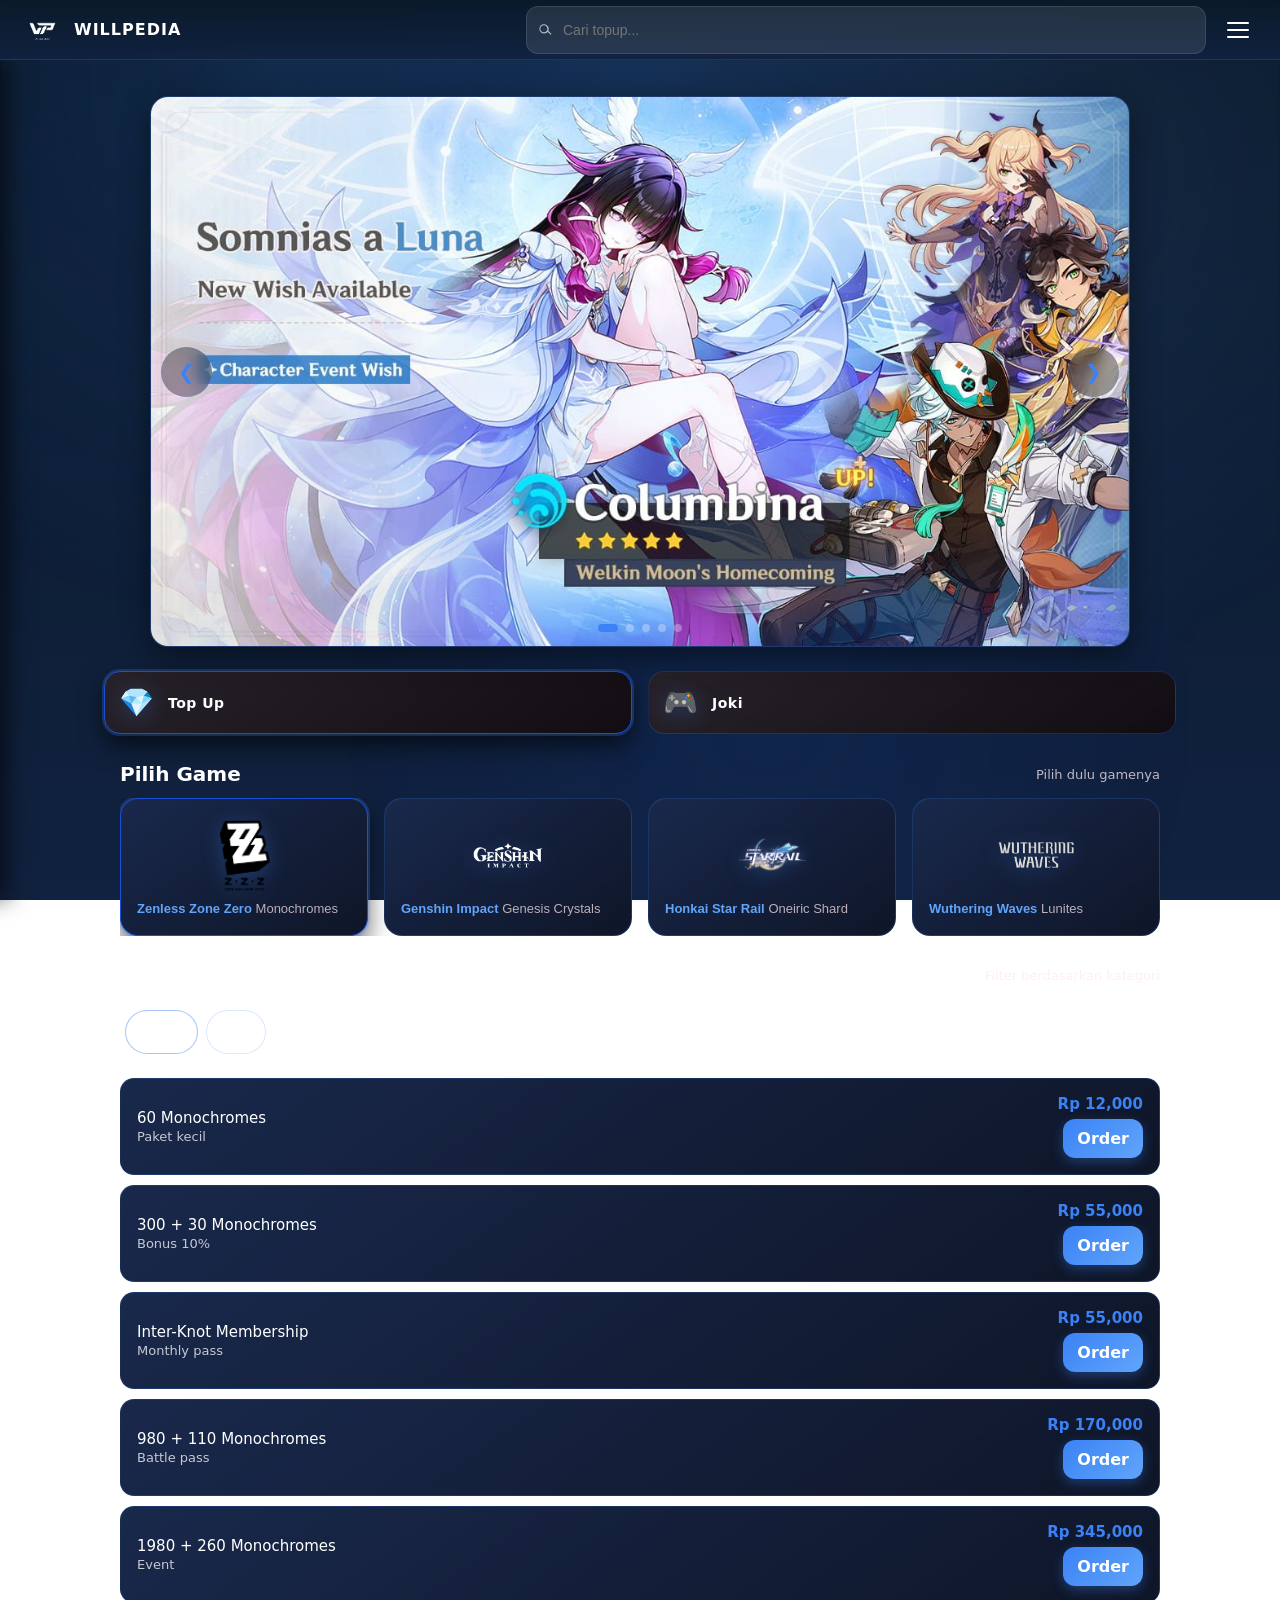
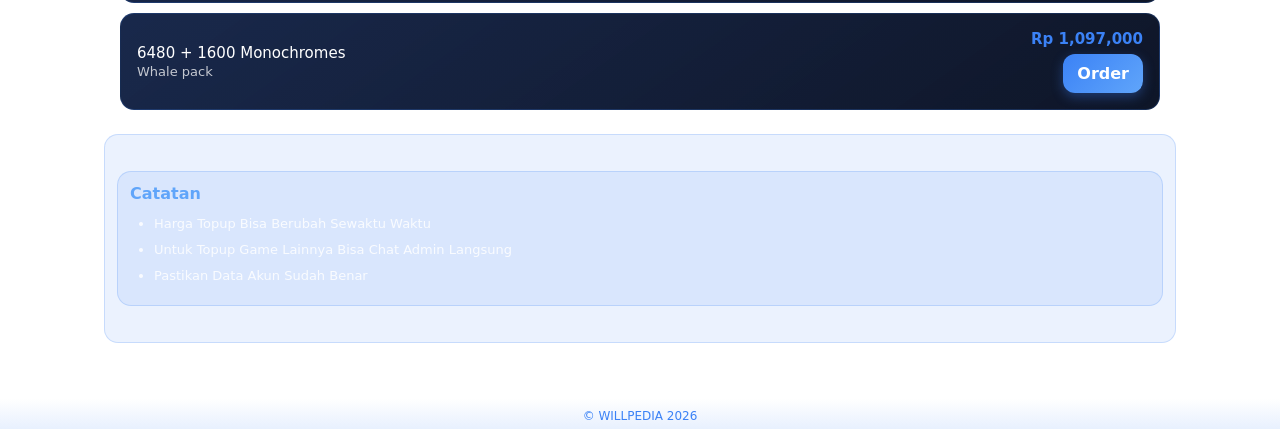
==== index.html @ 1aaeb49d "Add files via upload" ====
<!DOCTYPE html>
<html lang="id">
<head>
  <meta charset="UTF-8">
  <meta name="viewport" content="width=device-width, initial-scale=1.0">
  <title>WILLPEDIA</title>
  <link rel="stylesheet" href="css/style.css">
  <link rel="stylesheet" href="css/joki.css">
  <link rel="stylesheet" href="css/shared.css">
  <link rel="icon" type="image/png" href="assets/logo-willpedia.png">
</head>
<body>
  
<header class="navbar">

  <a href="joki.html" class="nav-brand">
    <img src="assets/logo-willpedia.png" alt="WILLPEDIA">
    <span>WILLPEDIA</span>
  </a>


<div class="nav-right">

    <div class="nav-search">
      <input type="text" id="topupSearch" placeholder="Cari topup...">
      <span class="search-icon"></span>
    </div>

    <button id="menuBtn" class="menu-btn" aria-label="Menu" type="button">
      <span></span><span></span><span></span>
    </button>
  </div>
</header>

<!-- SEARCH OVERLAY (di luar header) -->
<div id="searchOverlay" class="search-results-overlay">
  <div id="searchResults" class="search-results-list"></div>
</div>

<!-- OVERLAY (WAJIB untuk drawer) -->
<div id="overlay" class="overlay"></div>

<!-- DRAWER -->
<aside id="drawer" class="drawer">
  <div class="drawer-header">
    <span class="drawer-title">MENU</span>
    <button class="close-btn" id="closeDrawer" aria-label="Close Menu">
      &times;
    </button>
  </div>

  <nav class="drawer-menu">
    <a href="joki.html">Joki</a>
    <a href="index.html" aria-current="page">Top Up</a>
    <a href="https://wa.me/6281357706121" target="_blank">Hubungi CS</a>
  </nav>
</aside>


<div class="container">
  <!-- SLIDER -->
  <div class="slider">
    <div class="slides-track">
      <div class="slide">
        <img src="assets/columbina.png" alt="Promo 1">
      </div>
      <div class="slide">
        <img src="assets/inefa.png" alt="Promo 2">
      </div>
      <div class="slide">
        <img src="assets/hsr1.png" alt="Promo 3">
      </div>
      <div class="slide">
        <img src="assets/gi1.png" alt="Promo 4">
      </div>
      <div class="slide">
        <img src="assets/columbina.png" alt="Promo 1">
      </div>
    </div>
    <button class="prev-btn" id="prevBtn">&#10094;</button>
    <button class="next-btn" id="nextBtn">&#10095;</button>
    <div class="slider-dots" id="sliderDots"></div>
  </div>
  
  <!-- MENU UTAMA -->
  <div class="main-menu">
    <a href="index.html" class="main-card active">
      <span class="menu-icon">💎</span>
      <div class="menu-text">
        <strong>Top Up</strong>
      </div>
    </a>

    <a href="joki.html" class="main-card">
      <span class="menu-icon">🎮</span>
      <div class="menu-text">
        <strong>Joki</strong>
      </div>
    </a>
  </div>

  <!-- PILIH GAME (LOGO) -->
<section class="section">
    <div class="section-head">
      <h2>Pilih Game</h2>
      <span class="hint">Pilih dulu gamenya</span>
    </div>
    <div class="joki-grid" id="gameGrid">
      <button class="joki-card active" type="button" data-game="zenless_zone_zero">
        <img src="assets/Zenless_Zone_Zero.png" alt="Zenless Zone Zero">
        <div class="joki-meta">
          <span class="joki-title">Zenless Zone Zero</span>
          <span class="joki-sub">Monochromes</span>
        </div>
      </button>
      <button class="joki-card" type="button" data-game="genshin_impact">
        <img src="assets/Genshin_Impact.png" alt="Genshin Impact">
        <div class="joki-meta">
          <span class="joki-title">Genshin Impact</span>
          <span class="joki-sub">Genesis Crystals</span>
        </div>
      </button>
      <button class="joki-card" type="button" data-game="honkai_star_rail">
        <img src="assets/Honkai_Star_Rail.png" alt="Honkai Star Rail">
        <div class="joki-meta">
          <span class="joki-title">Honkai Star Rail</span>
          <span class="joki-sub">Oneiric Shard</span>
        </div>
      </button>
      <button class="joki-card" type="button" data-game="wuthering_waves">
        <img src="assets/Wuthering_Waves.png" alt="Wuthering Waves">
        <div class="joki-meta">
          <span class="joki-title">Wuthering Waves</span>
          <span class="joki-sub">Lunites</span>
        </div>
      </button>
  </section>

  <!-- FILTER CHIPS + PILIH ITEM -->
  <section class="section">
    <div class="section-head">
      <h2>Pilih Paket</h2>
      <span class="hint">Filter berdasarkan kategori</span>
    </div>

    <div class="chip-row" id="topupCategory">
      <button class="chip active" type="button">Semua</button>
      <button class="chip" type="button">Pass</button>
    </div>

    <!-- PILIH ITEM -->
    <div id="itemList" class="item-list"></div>
  </section>

  <section class="note">
    <div class="note-card">
      <h4>Catatan</h4>
      <ul>
        <li>Harga Topup Bisa Berubah Sewaktu Waktu</li>
        <li>Untuk Topup Game Lainnya Bisa Chat Admin Langsung</li>
        <li>Pastikan Data Akun Sudah Benar</li>
      </ul>
    </div>
  </section>

</div>

<footer>© WILLPEDIA 2026</footer>

<script src="js/app.js"></script>
</body>
</html>
---- css/style.css ----
/* TOPUP SPECIFIC - css/style.css - RESPONSIVE MOBILE FIRST */

/* Import responsive vars from joki.css pattern */
:root {
  --font-small: clamp(11px, 2.5vw, 13px);
  --font-base: clamp(13px, 3vw, 15px);
  --padding-card: clamp(12px, 4vw, 16px);
  --touch-target: 44px;
  --padding-sm: clamp(8px, 2vw, 12px);
}

/* ======================
   GRID GAME + CARD
====================== */
/* TOPUP-SPECIFIC STYLES */
.game-grid{
  contain: layout paint;
  display:grid;
  grid-template-columns: repeat(auto-fit, minmax(140px, 1fr));
  gap: clamp(10px, 4vw, 16px);
  margin-bottom: clamp(12px, 3vw, 16px);
}

@media (max-width: 360px) {
  .game-grid {
    grid-template-columns: 1fr;
    gap: 8px;
  }
}

@media (max-width: 480px) {
  .game-grid {
    grid-template-columns: 1fr 1fr;
    gap: clamp(8px, 3vw, 12px);
  }
}


.game-card{
  background:
    linear-gradient(145deg, rgba(59,130,246,0.08), rgba(0,0,0,0.35)),
    var(--card);
  border-radius: var(--radius-lg);
  padding: clamp(14px, 5vw, 18px) clamp(12px, 4vw, 16px);
  text-align:center;
  cursor:pointer;
  border: 1px solid rgba(59,130,246,0.25);
  transition: transform .2s ease, box-shadow .2s ease, border-color .2s ease, filter .2s ease;
  animation: fadeUp .35s ease both;
  will-change: transform;
  min-height: var(--touch-target);
}


.game-card img{
  width: clamp(60px, 18vw, 76px);
  height: clamp(60px, 18vw, 76px);
  object-fit: contain;
  display:block;
  margin: 0 auto clamp(4px, 1vw, 8px);
  filter: drop-shadow(0 4px 10px rgba(59,130,246,.3));
}


.game-card span{
  font-size: var(--font-small);
  color: var(--sakura2);
  line-height: 1.2;
}


.game-card.active{
  border-color: var(--torii);
  box-shadow:
    0 0 0 2px rgba(59,130,246,0.25),
    0 12px 24px rgba(0,0,0,0.6);
  transform: scale(1.06);
}

.game-card:active{ transform: scale(.95); }

@media (hover:hover) and (pointer:fine){
  .game-card:hover{
    transform: translateY(-4px) scale(1.02);
    box-shadow: var(--shadow-2);
    border-color: rgba(59,130,246,.35);
  }
}

.item-list{
  display:flex;
  flex-direction:column;
  gap: 10px;
  margin: 14px 0 20px;
}

.item-card{
  background:
    linear-gradient(145deg, rgba(59,130,246,0.08), rgba(0,0,0,0.35)),
    var(--card);
  padding: var(--padding-card);
  border-radius: var(--radius-md);
  display:flex;
  justify-content: space-between;
  align-items:center;
  border: 1px solid rgba(59,130,246,0.2);
  animation: fadeUp .3s ease both;
  min-height: var(--touch-target);
}


.item-name{ font-size: var(--font-base); color:#fff; }

.item-price{ font-weight: 700; font-size: var(--font-base); color: var(--sakura); }

.item-desc {
  font-size: var(--font-small);
  color: rgba(255,255,255,0.75);
  margin-top: 2px;
  display: block;
}


.price{ text-align:center; font-size: 22px; font-weight: 800; margin: 18px 0; color: var(--torii); }

@media (max-height: 500px) and (orientation: landscape) {
  .game-grid { grid-template-columns: 1fr 1fr; gap: 8px; }
  .game-card { padding: clamp(10px, 3vw, 14px); }
}

@media (min-width: 768px){ 
  .game-grid{ grid-template-columns: repeat(3, 1fr); }
}

@media (min-width: 1024px){ 
  .game-grid{ grid-template-columns: repeat(4, 1fr); }
}
---- css/joki.css ----
/* ======================
   JOKI CSS - MOBILE OPTIMIZED LIKE style.css
====================== */

/* BASE - MATCHING style.css */
:root {
  --font-small: clamp(11px, 2.5vw, 13px);
  --font-base: clamp(13px, 3vw, 15px);
  --font-h2: clamp(16px, 4vw, 20px);
  --padding-card: clamp(12px, 4vw, 16px);
  --touch-target: 44px;
  --padding-sm: clamp(8px, 2vw, 12px);
  --radius-lg: 18px;
  --radius-md: 14px;
}

.section {
  margin-top: clamp(16px, 6vw, 28px);
  padding: 0 clamp(10px, 4vw, 16px);
}

/* HEADER */
.section-head {
  display: flex;
  align-items: center;
  justify-content: space-between;
  gap: clamp(6px, 2vw, 8px);
  margin-bottom: 12px;
}

.section-head h2 {
  margin: 0;
  font-size: var(--font-h2);
}

.hint {
  font-size: var(--font-small);
  color: rgba(255,233,238,.75);
}

/* JOKI GRID - EXACT LIKE game-grid */
.joki-grid {
  contain: layout paint;
  display: grid;
  grid-template-columns: repeat(auto-fit, minmax(140px, 1fr));
  gap: clamp(10px, 4vw, 16px);
  margin-bottom: clamp(12px, 3vw, 16px);
}

@media (max-width: 360px) {
  .joki-grid {
    grid-template-columns: 1fr;
    gap: 8px;
  }
}

@media (max-width: 480px) {
  .joki-grid {
    grid-template-columns: 1fr 1fr;
    gap: clamp(8px, 3vw, 12px);
  }
}

@media (min-width: 768px) {
  .joki-grid {
    grid-template-columns: repeat(3, 1fr);
  }
}

@media (min-width: 1024px) {
  .joki-grid {
    grid-template-columns: repeat(4, 1fr);
  }
}

/* JOKI CARD - LIKE game-card */
.joki-card {
  background: linear-gradient(145deg, rgba(59,130,246,0.08), rgba(0,0,0,0.35)), var(--card);
  border-radius: var(--radius-lg);
  padding: clamp(14px, 5vw, 18px) clamp(12px, 4vw, 16px);
  text-align: center;
  cursor: pointer;
  border: 1px solid rgba(59,130,246,0.25);
  transition: transform .2s ease, box-shadow .2s ease, border-color .2s ease;
  animation: fadeUp .35s ease both;
  will-change: transform;
  min-height: var(--touch-target);
  display: flex;
  flex-direction: column;
  justify-content: center;
}

.joki-card img {
  width: clamp(60px, 18vw, 76px);
  height: clamp(60px, 18vw, 76px);
  object-fit: contain;
  display: block;
  margin: 0 auto clamp(4px, 1vw, 8px);
  filter: drop-shadow(0 4px 10px rgba(59,130,246,.3));
}

.joki-title {
  font-size: var(--font-small);
  color: var(--sakura2);
  line-height: 1.2;
  font-weight: 900;
  overflow: hidden;
  text-overflow: ellipsis;
}

.joki-sub {
  font-size: var(--font-small);
  color: rgba(255,233,238,.72);
}

.joki-card.active {
  border-color: var(--torii);
  box-shadow: 0 0 0 2px rgba(59,130,246,0.25), 0 12px 24px rgba(0,0,0,0.6);
  transform: scale(1.06);
}

.joki-card:active { 
  transform: scale(.95); 
}

@media (hover:hover) and (pointer:fine) {
  .joki-card:hover {
    transform: translateY(-4px) scale(1.02);
    box-shadow: var(--shadow-2);
    border-color: rgba(59,130,246,.35);
  }
}

/* CHIP ROW */
.chip-row {
  display: flex;
  gap: 8px;
  overflow-x: auto;
  -webkit-overflow-scrolling: touch; /* Supaya scroll lancar di iPhone */
  padding: 10px 5px;
  scrollbar-width: none; /* Sembunyikan scrollbar di Firefox */
}

.chip {
  flex: 0 0 auto;
  background: rgba(255,255,255,0.06);
  border: 1px solid rgba(59,130,246,0.18);
  border-radius: 999px;
  color: #fff;
  padding: clamp(8px, 2vw, 10px) clamp(12px, 3vw, 14px);
  font-weight: 700;
  font-size: var(--font-small);
  min-height: var(--touch-target);
  scroll-snap-align: start;
  white-space: nowrap;
}

.chip.active {
  border-color: rgba(59,130,246,.45);
}

/* ITEM LIST - LIKE item-list */
.item-list {
  display: flex;
  flex-direction: column;
  gap: clamp(8px, 2vw, 10px);
  margin: 14px 0 20px;
}

.item-card {
  background: linear-gradient(145deg, rgba(59,130,246,0.08), rgba(0,0,0,0.35)), var(--card);
  padding: var(--padding-card);
  border-radius: var(--radius-md);
  display: flex;
  justify-content: space-between;
  align-items: center;
  border: 1px solid rgba(59,130,246,0.2);
  animation: fadeUp .3s ease both;
  min-height: var(--touch-target);
}

.item-left {
  flex: 1;
  min-width: 0;
}

.item-name {
  font-size: var(--font-base);
  color: #fff;
  white-space: nowrap;
  overflow: hidden;
  text-overflow: ellipsis;
}

.item-desc {
  font-size: var(--font-small);
  color: rgba(255,255,255,0.75);
}

.item-right {
  display: flex;
  flex-direction: column;
  align-items: flex-end;
  gap: clamp(4px, 1vw, 6px);
}

.item-price {
  font-weight: 700;
  font-size: var(--font-base);
  color: var(--sakura);
}

.badge {
  font-size: clamp(9px, 2vw, 11px);
  letter-spacing: 1px;
  text-transform: uppercase;
  color: var(--sakura);
}

.note, .note-card {
  padding: var(--padding-sm);
  background: rgba(59,130,246,0.1);
  border-radius: var(--radius-md);
  border: 1px solid rgba(59,130,246,0.2);
  margin: clamp(16px, 5vw, 24px) 0;
}

.note h4 {
  margin: 0 0 12px 0;
  color: var(--sakura2);
}

.note ul {
  margin: 0;
  padding-left: clamp(20px, 5vw, 24px);
  font-size: var(--font-small);
  line-height: 1.4;
  color: rgba(255,255,255,0.85);
}

.note li {
  margin-bottom: clamp(4px, 1vw, 8px);
}

/* TOUCH POLISH */
button, .joki-card, .chip {
  -webkit-tap-highlight-color: transparent;
}

/* SMOOTH SCROLL */
html {
  scroll-behavior: smooth;
}

@keyframes fadeUp {
  from { opacity: 0; transform: translateY(12px); }
  to { opacity: 1; transform: translateY(0); }
}
---- css/shared.css ----
/* SHARED STYLES - NAVBAR, SLIDER, DRAWER, THEME - WILLPEDIA */
/* Merged commons from style.css + joki.css + original shared */

:root {
  --bg1: #0a1929;
  --bg2: #112240;
  --card: #16213d;
  --sakura: #3b82f6;
  --sakura2: #60a5fa;
  --torii: #1d4ed8;
  --accent-blue: #93c5fd;
  --stroke: rgba(59,130,246,.22);
  --glass: rgba(255,255,255,.08);
  --radius-lg: 18px;
  --radius-md: 14px;
  --shadow-1: 0 10px 22px rgba(0,0,0,.5);
  --shadow-2: 0 16px 40px rgba(0,0,0,.6);
  --nav-h: 60px;
  --max-desktop: 1120px;
  --primary-blue: #3b82f6;
  --light-blue: #dbeafe;
  --dark-blue: #1d4ed8;
  --accent-blue: #60a5fa;
}

*{ box-sizing: border-box; }

html, body{ height: 100%; }

body{
  margin:0;
  min-height: 100dvh;
  font-family: "Hiragino Kaku Gothic ProN","Yu Gothic",system-ui,sans-serif;
  color:#fff;
  background:
    radial-gradient(circle at top, rgba(59,130,246,0.18), transparent 40%),
    linear-gradient(180deg, var(--bg1), var(--bg2));
  background-attachment: fixed;
  display:flex;
  flex-direction:column;
  overflow-x: hidden;
}

body::before{
  content:"";
  position: fixed;
  inset: 0;
  pointer-events:none;
  background:
    radial-gradient(circle at 20% 10%, rgba(59,130,246,.16), transparent 42%),
    radial-gradient(circle at 80% 20%, rgba(99,165,253,.12), transparent 40%),
    radial-gradient(circle at 60% 80%, rgba(29,78,216,.12), transparent 42%);
  filter: blur(2px);
  opacity: .9;
  animation: bluePulse 8s ease-in-out infinite;
  z-index: 0;
}

@keyframes bluePulse{
  0%,100%{ transform: translateY(0); opacity:.85; }
  50%{ transform: translateY(-10px); opacity:1; }
}

@keyframes petalsFall{
  0%{ transform: translateY(-10%); }
  100%{ transform: translateY(25%); }
}

.container, footer{
  position: relative;
  z-index: 1;
}

.navbar{
  position: fixed;
  top:0; left:0;
  width:100%;
  height: var(--nav-h);
  z-index: 1000;
  display:flex;
  align-items:center;
  justify-content: space-between;
  gap: clamp(8px, 2vw, 12px);
  padding: 0 clamp(12px, 3vw, 20px);
  background: linear-gradient(180deg, rgba(10,25,41,0.97), rgba(17,34,64,0.95));
  backdrop-filter: blur(12px);
  border-bottom: 1px solid rgba(59,130,246,0.3);
}

.nav-brand{
  display:flex;
  align-items:center;
  gap: 10px;
  text-decoration:none;
  font-weight: 900;
  letter-spacing: 1px;
}
.nav-brand span {
  color: #ffffff;
  font-size: 16px;
  white-space: nowrap;
}
.nav-brand img{
  width: clamp(36px, 11vw, 44px);
  height: clamp(36px, 11vw, 44px);
  object-fit: contain;
}

.nav-right{
  flex: 1 1 auto;
  min-width: 0;
  display:flex;
  align-items:center;
  justify-content: flex-end;
  gap: 10px;
}

.nav-search{
  flex: 1 1 auto;
  min-width: clamp(130px, 35vw, 400px);
  max-width: 680px;
  position: relative;
}

.nav-search input{
  width: 100%;
  height: clamp(38px, 4.8vw, 48px);
  background: rgba(255,255,255,0.10);
  border: 1px solid rgba(255,255,255,0.10);
  border-radius: 12px;
  padding: 0 14px 0 36px;
  color:#fff;
  font-size: 14px;
  outline: none;
}

.nav-search input:focus{
  border-color: rgba(59,130,246,.40);
  box-shadow: 0 0 0 3px rgba(59,130,246,.12);
}

.nav-search .search-icon{
  position: absolute;
  left: 12px;
  top: 50%;
  transform: translateY(-50%);
  width: 14px;
  height: 14px;
  opacity: .75;
  pointer-events: none;
  background: currentColor;
  color: rgba(255,255,255,.85);
  -webkit-mask: url("data:image/svg+xml,%3Csvg xmlns='http://www.w3.org/2000/svg' viewBox='0 0 24 24'%3E%3Cpath fill='black' d='M10 18a8 8 0 1 1 5.293-14.293A8 8 0 0 1 10 18m0-2a6 6 0 1 0-4.243-1.757A5.98 5.98 0 0 0 10 16m11.707 4.293-5.387-5.387 1.414-1.414 5.387 5.387z'/%3E%3C/svg%3E") center / contain no-repeat;
          mask: url("data:image/svg+xml,%3Csvg xmlns='http://www.w3.org/2000/svg' viewBox='0 0 24 24'%3E%3Cpath fill='black' d='M10 18a8 8 0 1 1 5.293-14.293A8 8 0 0 1 10 18m0-2a6 6 0 1 0-4.243-1.757A5.98 5.98 0 0 0 10 16m11.707 4.293-5.387-5.387 1.414-1.414 5.387 5.387z'/%3E%3C/svg%3E") center / contain no-repeat;
}

.menu-btn{
  width: 44px;
  height: 44px;
  border: none;
  background: none;
  display:flex;
  flex-direction: column;
  justify-content: center;
  align-items: center;
  gap: 5px;
  cursor:pointer;
  border-radius: 12px;
  position: relative;
  z-index: 1100;
}
.menu-btn span{
  width: 22px;
  height: 2px;
  background: #ffffff;
  border-radius: 2px;
}

.menu-btn:active{ transform: scale(.95); }

@media (hover:hover) and (pointer:fine){
  .menu-btn:hover{ background: rgba(59,130,246,.10); }
}

@media (max-width: 420px){
  .nav-search{ min-width: 150px; }
  .nav-brand img{ width: 40px; height: 40px; }
  .nav-brand span{ font-size: 14px; }
}

.search-results-overlay{
  position: fixed;
  top: var(--nav-h);
  left: 0;
  width: 100%;
  height: 0;
  background: rgba(15,15,18,0.98);
  backdrop-filter: blur(10px);
  z-index: 950;
  overflow-y: auto;
  transition: height .28s ease;
}
.search-results-overlay.active{ height: calc(100dvh - var(--nav-h)); }

.search-results-list{
  max-width: 520px;
  margin: 0 auto;
  padding: 18px 14px;
}

.search-item{
  padding: 14px;
  border-bottom: 1px solid rgba(59,130,246,0.2);
  display:flex;
  justify-content: space-between;
  align-items:center;
  cursor:pointer;
  animation: fadeUp .28s ease both;
}
.search-item:hover{ background: rgba(59,130,246,0.08); }

.search-item .item-info{ display:flex; flex-direction:column; }
.search-item .game-tag{ font-size: 10px; color: var(--sakura); text-transform: uppercase; margin-bottom: 4px; }

.overlay{
  position: fixed;
  top: var(--nav-h);
  left: 0;
  width: 100%;
  height: calc(100dvh - var(--nav-h));
  background: rgba(0,0,0,0.55);
  opacity: 0;
  pointer-events: none;
  transition: opacity .28s ease;
  z-index: 980;
}
.overlay.active{ opacity: 1; pointer-events: auto; }

.drawer{
  position: fixed;
  top: var(--nav-h);
  left: 0;
  width: 260px;
  height: calc(100dvh - var(--nav-h));
  background: linear-gradient(180deg, var(--bg2), var(--bg1));
  transform: translateX(-100%);
  transition: transform .38s cubic-bezier(.2,.9,.2,1);
  z-index: 990;
  border-right: 1px solid rgba(59,130,246,0.25);
  box-shadow: 10px 0 20px rgba(0,0,0,0.5);
}
.drawer.active{ transform: translateX(0); }

.drawer-header{
  height: var(--nav-h);
  display:flex;
  align-items:center;
  justify-content: space-between;
  padding: 0 16px;
  font-weight: 900;
  color: var(--sakura2);
  border-bottom: 1px solid rgba(59,130,246,0.12);
}

.close-btn{
  background:none;
  border:none;
  color: var(--sakura);
  font-size: 32px;
  line-height: 1;
  cursor:pointer;
  padding: 0 8px;
  border-radius: 10px;
  transition: transform .2s ease, color .2s ease, background .2s ease;
}
.close-btn:active{ transform: scale(.92); color: var(--torii); }
@media (hover:hover) and (pointer:fine){ .close-btn:hover{ background: rgba(59,130,246,.10); } }

.drawer-menu{
  display:flex;
  flex-direction:column;
  padding: 10px;
  gap: 8px;
}
.drawer-menu a{
  padding: 12px 14px;
  border-radius: 12px;
  text-decoration:none;
  color:#fff;
  background: linear-gradient(145deg, rgba(59,130,246,0.08), rgba(0,0,0,0.35));
  border: 1px solid rgba(59,130,246,0.18);
  transition: transform .2s ease, border-color .2s ease, filter .2s ease;
}
@media (hover:hover) and (pointer:fine){
  .drawer-menu a:hover{ transform: translateX(4px); border-color: rgba(59,130,246,.32); filter: brightness(1.05); }
}

.container{
  flex: 1;
  max-width: var(--max-desktop);
  margin: 0 auto;
  padding: calc(var(--nav-h) + clamp(14px, 4vw, 22px)) clamp(12px, 4vw, 24px) clamp(24px, 6vw, 32px);
}

.slider{
  width: 100%;
  max-width: min(980px, 100%);
  margin: 14px auto;
  aspect-ratio: 16 / 9;
  border-radius: var(--radius-lg);
  overflow: hidden;
  background: var(--card);
  position: relative;
  border: 1px solid rgba(59,130,246,0.25);
  box-shadow: 0 10px 30px rgba(0,0,0,.45);
}
.slides-track{ display:flex; width: 100%; height: 100%; transition: transform 0.6s ease-in-out; }
.slide{ min-width: 100%; height: 100%; }
.slide img{ width:100%; height:100%; object-fit: cover; display:block; }

.prev-btn, .next-btn{
  position:absolute;
  top: 50%;
  transform: translateY(-50%);
  background: rgba(0,0,0,.35);
  backdrop-filter: blur(8px);
  color: var(--sakura);
  border: 1px solid rgba(59,130,246,.18);
  font-size: 20px;
  padding: 12px 16px;
  cursor:pointer;
  z-index: 10;
  border-radius: 50%;
  transition: background .2s ease, transform .2s ease, color .2s ease;
  display:flex;
  align-items:center;
  justify-content:center;
}
.prev-btn{ left: 10px; }
.next-btn{ right: 10px; }
.prev-btn:hover, .next-btn:hover{ background: rgba(59,130,246,.18); color:#fff; }
.prev-btn:active, .next-btn:active{ transform: translateY(-50%) scale(.92); }

.slider-dots{
  position:absolute;
  bottom: 14px;
  left: 50%;
  transform: translateX(-50%);
  display:flex;
  gap: 8px;
  z-index: 10;
}
.dot{
  width: 8px; height: 8px;
  background: rgba(255,255,255,0.3);
  border-radius: 50%;
  cursor:pointer;
  transition: all .25s ease;
}
.dot.active{ background: var(--sakura); width: 20px; border-radius: 4px; }

.main-menu{
  display: grid;
  grid-template-columns: repeat(auto-fit, minmax(160px, 1fr));
  gap: clamp(10px, 3vw, 16px);
  margin: clamp(12px, 4vw, 24px) 0;
}
.main-card{
  display: flex;
  align-items: center;
  gap: 14px;
  padding: 14px;
  border-radius: 16px;
  text-decoration: none;
  color: #fff;
  background:
    linear-gradient(145deg, rgba(255,255,255,0.06), rgba(0,0,0,0.35)),
    #1a141c;
  border: 1px solid rgba(59,130,246,0.22);
  transition: transform .2s ease, box-shadow .2s ease, border-color .2s ease;
}
.main-card strong{ font-size: 14px; letter-spacing: .5px; }
.menu-icon{ font-size: 28px; filter: drop-shadow(0 4px 10px rgba(59,130,246,.3)); }
.main-card.active{
  border-color: var(--torii);
  box-shadow: 0 0 0 2px rgba(59,130,246,0.25), 0 12px 24px rgba(0,0,0,0.6);
}
@media (hover:hover) and (pointer:fine){ .main-card:hover{ transform: translateY(-3px); border-color: rgba(59,130,246,.45); } }
@media (max-width: 480px){ .main-menu{ grid-template-columns: 1fr; } }

.btn-small-wa, .btn-order {
  background: linear-gradient(135deg, var(--primary-blue), var(--accent-blue));
  box-shadow: 0 4px 12px rgba(59,130,246,0.35);
  color: #fff;
  text-decoration: none;
  padding: 10px 14px;
  border-radius: 12px;
  font-weight: 900;
  transition: transform .2s ease, box-shadow .2s ease;
}
.btn-small-wa:hover, .btn-order:hover { transform: translateY(-1px); box-shadow: 0 6px 16px rgba(59,130,246,0.45); }
.btn-small-wa:active, .btn-order:active { transform: scale(0.98); }

.loading{ display:flex; align-items:center; justify-content:center; gap:10px; font-size:14px; color:var(--sakura); padding:18px 0; }
.loader{ width:16px; height:16px; border:2px solid rgba(59,130,246,0.3); border-top-color:var(--sakura); border-radius:50%; animation:spin 1.5s linear infinite; }
@keyframes spin{ to{ transform:rotate(360deg); } }
@keyframes fadeUp{ from{ opacity:0; transform:translateY(12px); } to{ opacity:1; transform:translateY(0); } }

footer{
  text-align:center;
  font-size: 12px;
  color: var(--sakura);
  padding: 10px 0 6px;
  background: linear-gradient(to top, rgba(59,130,246,0.12), transparent);
}

/* Responsive & Accessibility */
@media (prefers-reduced-motion: reduce){ *,:before,:after{ animation:none !important; transition:none !important; } }
@media (min-width: 900px){ .container{ padding-top: calc(var(--nav-h) + 22px); } }
@media (max-width: 520px){ .main-menu{ grid-template-columns: 1fr 1fr; gap:10px; } .main-card{ padding:10px; } .menu-icon{ font-size:22px; } .main-card strong{ font-size:13px; } }

@media (max-width: 360px) {
  .navbar { padding: 0 10px; gap: 8px; }
  .nav-brand img { width: 36px; height: 36px; }
  .nav-brand span { font-size: 13px; }
  .nav-search { min-width: 130px; }
  .chip-row { gap: 4px; }
  .main-menu { grid-template-columns: 1fr; gap: 8px; }
  .container { padding-left: 12px; padding-right: 12px; }
}

.chip-row {
  scroll-snap-type: x mandatory;
  overscroll-behavior-x: contain;
}
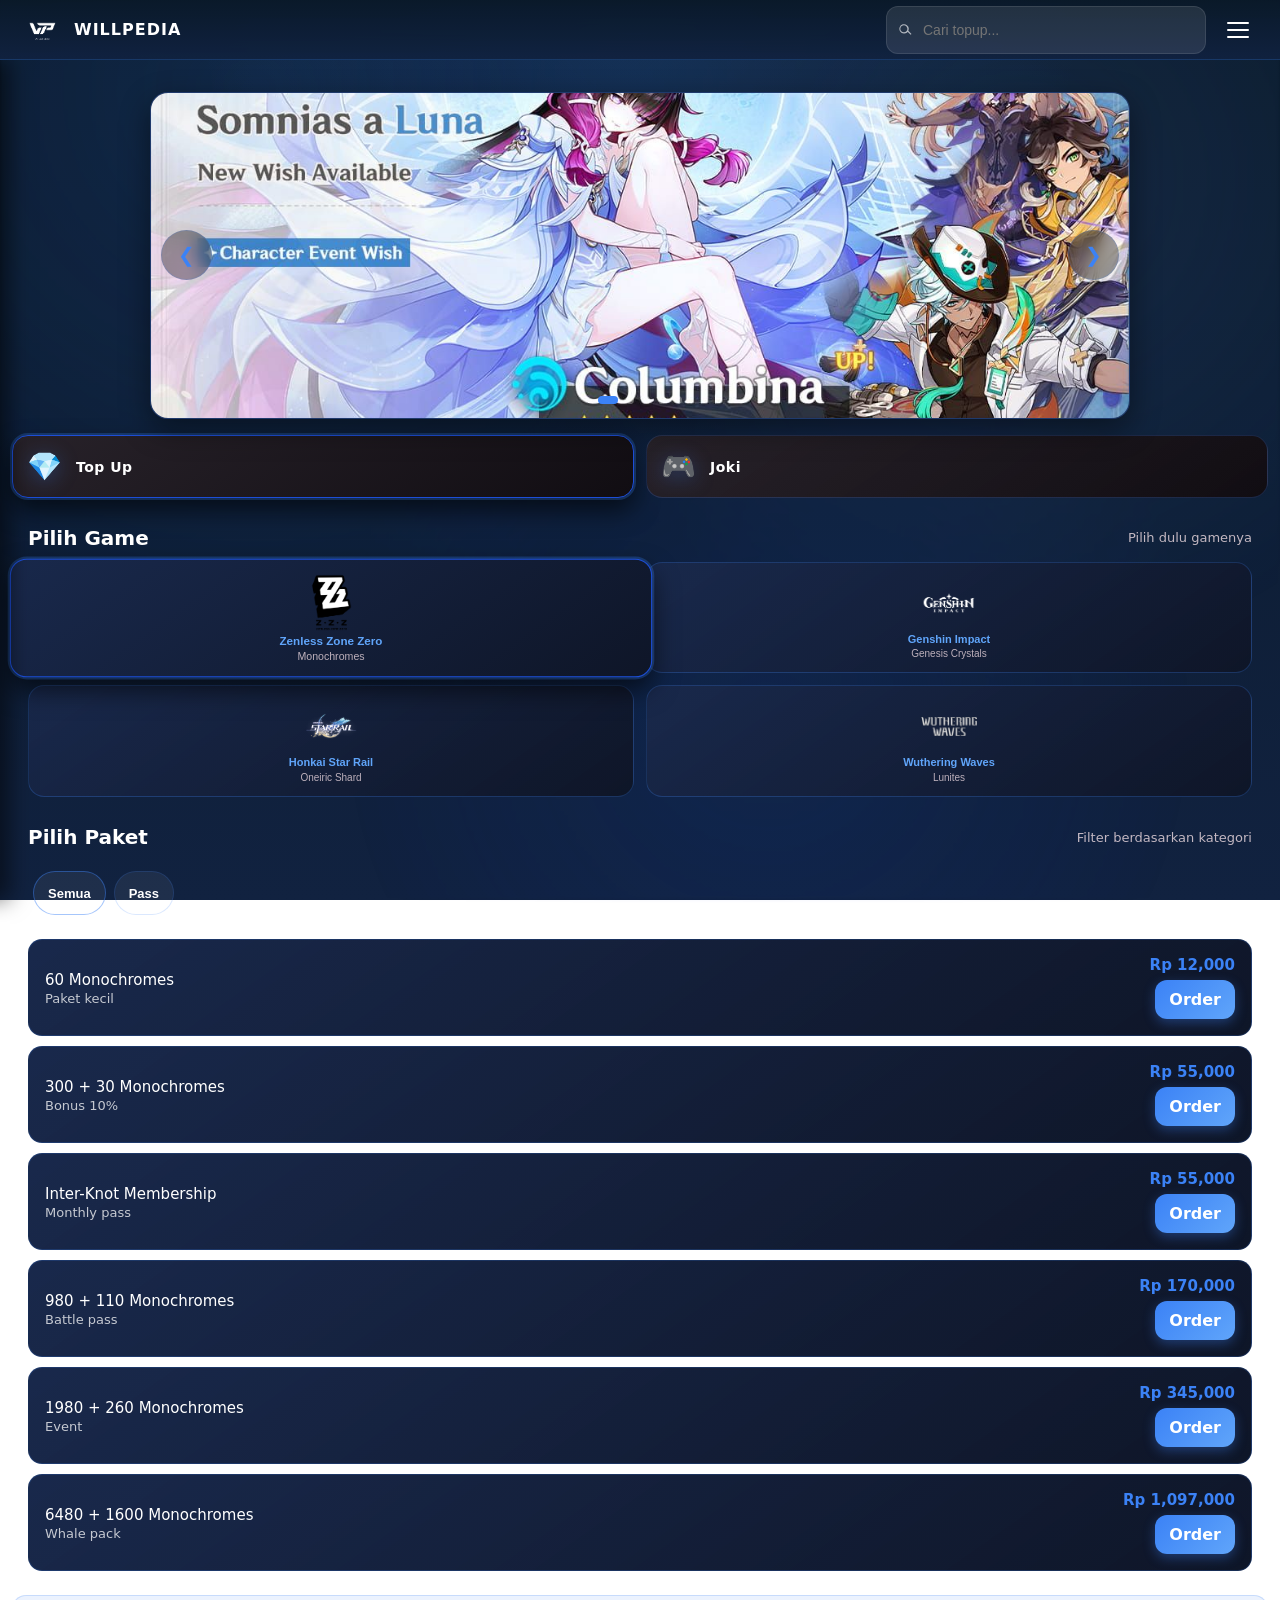
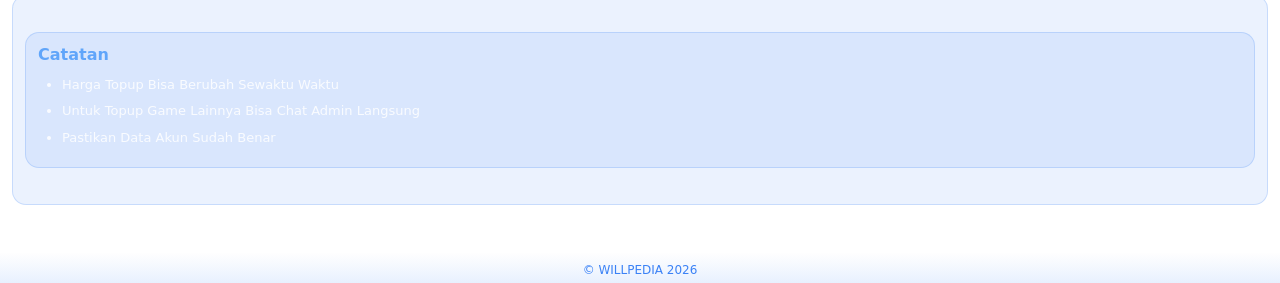
==== commit 633d53b1: "Add files via upload" ====
--- a/index.html
+++ b/index.html
@@ -2,11 +2,11 @@
 <html lang="id">
 <head>
   <meta charset="UTF-8">
-  <meta name="viewport" content="width=device-width, initial-scale=1.0">
+<meta name="viewport" content="width=device-width, initial-scale=1, maximum-scale=1.5, user-scalable=yes, viewport-fit=cover">
   <title>WILLPEDIA</title>
+  <link rel="stylesheet" href="css/shared.css">
   <link rel="stylesheet" href="css/style.css">
   <link rel="stylesheet" href="css/joki.css">
-  <link rel="stylesheet" href="css/shared.css">
   <link rel="icon" type="image/png" href="assets/logo-willpedia.png">
 </head>
 <body>
--- a/css/shared.css
+++ b/css/shared.css
@@ -117,8 +117,8 @@
 
 .nav-search{
   flex: 1 1 auto;
-  min-width: clamp(130px, 35vw, 400px);
-  max-width: 680px;
+  min-width: 150px;
+  max-width: 320px;
   position: relative;
 }
 
@@ -297,16 +297,16 @@
 
 .container{
   flex: 1;
-  max-width: var(--max-desktop);
+  max-width: 100%;
   margin: 0 auto;
-  padding: calc(var(--nav-h) + clamp(14px, 4vw, 22px)) clamp(12px, 4vw, 24px) clamp(24px, 6vw, 32px);
+  padding: calc(var(--nav-h) + 18px) 12px 24px;
 }
 
 .slider{
   width: 100%;
   max-width: min(980px, 100%);
   margin: 14px auto;
-  aspect-ratio: 16 / 9;
+aspect-ratio: 3 / 1;
   border-radius: var(--radius-lg);
   overflow: hidden;
   background: var(--card);
@@ -361,9 +361,9 @@
 
 .main-menu{
   display: grid;
-  grid-template-columns: repeat(auto-fit, minmax(160px, 1fr));
-  gap: clamp(10px, 3vw, 16px);
-  margin: clamp(12px, 4vw, 24px) 0;
+  grid-template-columns: repeat(2, 1fr);
+  gap: 12px;
+  margin: 16px 0;
 }
 .main-card{
   display: flex;
@@ -416,9 +416,6 @@
 
 /* Responsive & Accessibility */
 @media (prefers-reduced-motion: reduce){ *,:before,:after{ animation:none !important; transition:none !important; } }
-@media (min-width: 900px){ .container{ padding-top: calc(var(--nav-h) + 22px); } }
-@media (max-width: 520px){ .main-menu{ grid-template-columns: 1fr 1fr; gap:10px; } .main-card{ padding:10px; } .menu-icon{ font-size:22px; } .main-card strong{ font-size:13px; } }
-
 @media (max-width: 360px) {
   .navbar { padding: 0 10px; gap: 8px; }
   .nav-brand img { width: 36px; height: 36px; }
@@ -426,7 +423,7 @@
   .nav-search { min-width: 130px; }
   .chip-row { gap: 4px; }
   .main-menu { grid-template-columns: 1fr; gap: 8px; }
-  .container { padding-left: 12px; padding-right: 12px; }
+  .container { padding-left: 10px; padding-right: 10px; }
 }
 
 .chip-row {
--- a/css/style.css
+++ b/css/style.css
@@ -16,9 +16,9 @@
 .game-grid{
   contain: layout paint;
   display:grid;
-  grid-template-columns: repeat(auto-fit, minmax(140px, 1fr));
-  gap: clamp(10px, 4vw, 16px);
-  margin-bottom: clamp(12px, 3vw, 16px);
+  grid-template-columns: repeat(2, 1fr);
+  gap: 12px;
+  margin-bottom: 16px;
 }
 
 @media (max-width: 360px) {
@@ -40,32 +40,38 @@
   background:
     linear-gradient(145deg, rgba(59,130,246,0.08), rgba(0,0,0,0.35)),
     var(--card);
-  border-radius: var(--radius-lg);
-  padding: clamp(14px, 5vw, 18px) clamp(12px, 4vw, 16px);
+  border-radius: 16px;
+  padding: 12px 10px;
   text-align:center;
   cursor:pointer;
   border: 1px solid rgba(59,130,246,0.25);
   transition: transform .2s ease, box-shadow .2s ease, border-color .2s ease, filter .2s ease;
   animation: fadeUp .35s ease both;
   will-change: transform;
-  min-height: var(--touch-target);
+  min-height: 44px;
+  display: flex;
+  flex-direction: column;
+  align-items: center;
+  justify-content: center;
 }
 
 
 .game-card img{
-  width: clamp(60px, 18vw, 76px);
-  height: clamp(60px, 18vw, 76px);
+  width: 56px;
+  height: 56px;
   object-fit: contain;
   display:block;
-  margin: 0 auto clamp(4px, 1vw, 8px);
-  filter: drop-shadow(0 4px 10px rgba(59,130,246,.3));
+  margin-bottom: 6px;
+  filter: drop-shadow(0 3px 8px rgba(59,130,246,.3));
 }
 
 
 .game-card span{
-  font-size: var(--font-small);
+  font-size: 11px;
   color: var(--sakura2);
-  line-height: 1.2;
+  line-height: 1.25;
+  font-weight: 600;
+  text-align: center;
 }
 
 
@@ -125,14 +131,7 @@
 
 @media (max-height: 500px) and (orientation: landscape) {
   .game-grid { grid-template-columns: 1fr 1fr; gap: 8px; }
-  .game-card { padding: clamp(10px, 3vw, 14px); }
 }
 
-@media (min-width: 768px){ 
-  .game-grid{ grid-template-columns: repeat(3, 1fr); }
-}
 
-@media (min-width: 1024px){ 
-  .game-grid{ grid-template-columns: repeat(4, 1fr); }
-}
 
--- a/css/joki.css
+++ b/css/joki.css
@@ -39,78 +39,104 @@
 }
 
 /* JOKI GRID - EXACT LIKE game-grid */
+/* JOKI GRID - VERSI PERBAIKAN */
 .joki-grid {
-  contain: layout paint;
   display: grid;
-  grid-template-columns: repeat(auto-fit, minmax(140px, 1fr));
-  gap: clamp(10px, 4vw, 16px);
-  margin-bottom: clamp(12px, 3vw, 16px);
-}
-
-@media (max-width: 360px) {
+  grid-template-columns: repeat(2, 1fr); 
+  gap: 12px;
+  margin-bottom: 16px;
+  width: 100%;
+}
+
+/* Khusus layar handphone standar hingga kecil */
+@media (max-width: 480px) {
+  .joki-grid {
+    /* Paksa menjadi 2 kolom */
+    grid-template-columns: repeat(2, 1fr); 
+    gap: 10px;
+  }
+}
+
+/* Khusus layar handphone yang sangat sempit */
+@media (max-width: 320px) {
+  .joki-grid {
+    /* Menjadi 1 kolom agar tidak terlalu sesak */
+    grid-template-columns: 1fr; 
+  }
+}
+
+.joki-card {
+  background: linear-gradient(145deg, rgba(59,130,246,0.08), rgba(0,0,0,0.35)), var(--card);
+  border-radius: 16px;
+  padding: 12px 10px;
+  text-align: center;
+  border: 1px solid rgba(59,130,246,0.25);
+  display: flex;
+  flex-direction: column;
+  align-items: center;
+  justify-content: center;
+  transition: all 0.2s ease;
+  min-height: 44px;
+  cursor: pointer;
+}
+
+.joki-meta {
+  display: flex;
+  flex-direction: column;
+  align-items: center;
+  gap: 2px;
+}
+
+.joki-card img {
+  width: 56px;
+  height: 56px;
+  object-fit: contain;
+  margin-bottom: 2px;
+}
+
+.joki-title {
+  font-size: 11px;
+  color: var(--sakura2);
+  line-height: 1.25;
+  font-weight: 600;
+  overflow: hidden;
+  text-overflow: ellipsis;
+  text-align: center;
+}
+
+.joki-sub {
+  font-size: 10px;
+  color: rgba(255,233,238,.72);
+  line-height: 1.2;
+}
+
+/* TAMBAHAN OPTIMASI MOBILE */
+/* Pastikan semua elemen interaktif memiliki touch target yang cukup */
+.joki-card,
+.chip,
+.main-card {
+  min-height: var(--touch-target);
+  min-width: var(--touch-target);
+}
+
+
+
+/* Optimasi untuk layar sangat kecil */
+@media (max-width: 320px) {
+  .section-head {
+    flex-direction: column;
+    align-items: flex-start;
+    gap: 4px;
+  }
+  
+  .hint {
+    font-size: 10px;
+  }
+  
   .joki-grid {
     grid-template-columns: 1fr;
-    gap: 8px;
-  }
-}
-
-@media (max-width: 480px) {
-  .joki-grid {
-    grid-template-columns: 1fr 1fr;
-    gap: clamp(8px, 3vw, 12px);
-  }
-}
-
-@media (min-width: 768px) {
-  .joki-grid {
-    grid-template-columns: repeat(3, 1fr);
-  }
-}
-
-@media (min-width: 1024px) {
-  .joki-grid {
-    grid-template-columns: repeat(4, 1fr);
-  }
-}
-
-/* JOKI CARD - LIKE game-card */
-.joki-card {
-  background: linear-gradient(145deg, rgba(59,130,246,0.08), rgba(0,0,0,0.35)), var(--card);
-  border-radius: var(--radius-lg);
-  padding: clamp(14px, 5vw, 18px) clamp(12px, 4vw, 16px);
-  text-align: center;
-  cursor: pointer;
-  border: 1px solid rgba(59,130,246,0.25);
-  transition: transform .2s ease, box-shadow .2s ease, border-color .2s ease;
-  animation: fadeUp .35s ease both;
-  will-change: transform;
-  min-height: var(--touch-target);
-  display: flex;
-  flex-direction: column;
-  justify-content: center;
-}
-
-.joki-card img {
-  width: clamp(60px, 18vw, 76px);
-  height: clamp(60px, 18vw, 76px);
-  object-fit: contain;
-  display: block;
-  margin: 0 auto clamp(4px, 1vw, 8px);
-  filter: drop-shadow(0 4px 10px rgba(59,130,246,.3));
-}
-
-.joki-title {
-  font-size: var(--font-small);
-  color: var(--sakura2);
-  line-height: 1.2;
-  font-weight: 900;
-  overflow: hidden;
-  text-overflow: ellipsis;
-}
-
-.joki-sub {
-  font-size: var(--font-small);
-  color: rgba(255,233,238,.72);
+    gap: 10px;
+  }
 }
 
 .joki-card.active {
@@ -255,4 +281,4 @@
 @keyframes fadeUp {
   from { opacity: 0; transform: translateY(12px); }
   to { opacity: 1; transform: translateY(0); }
-}
+}
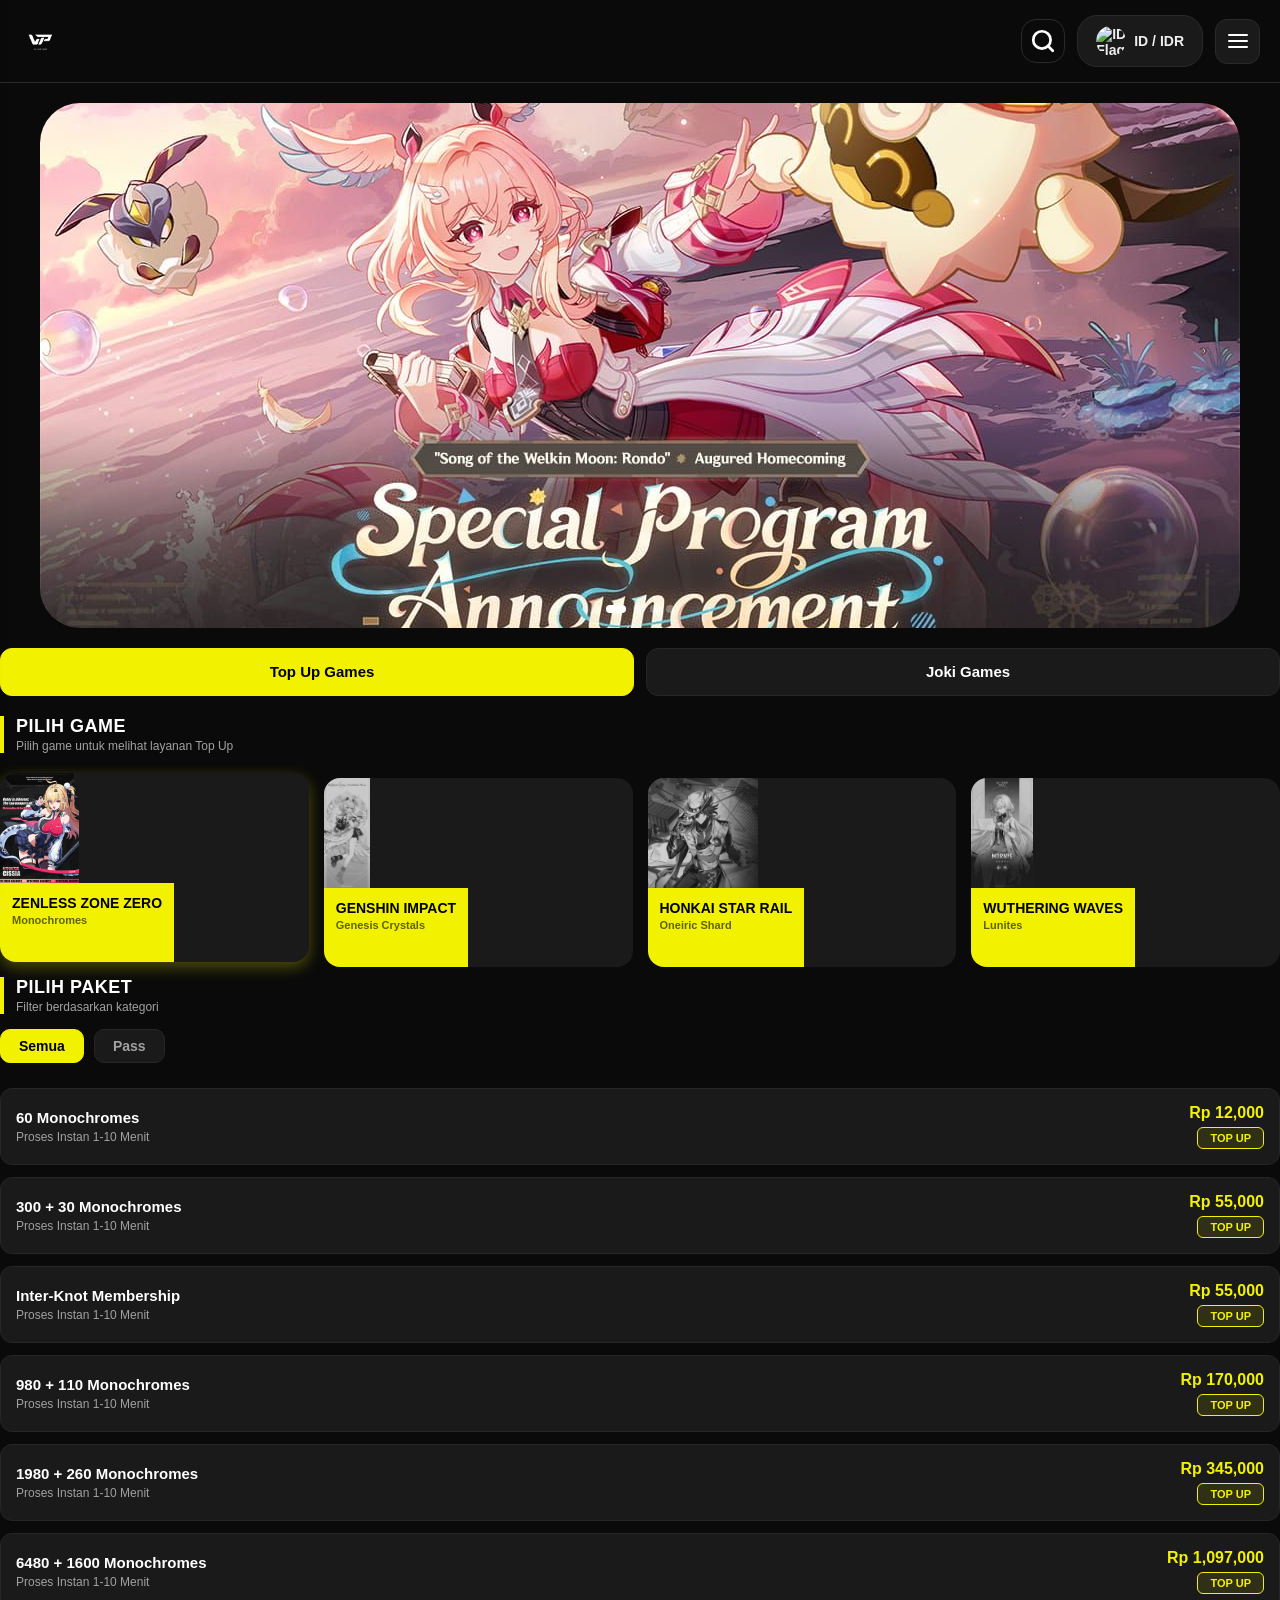
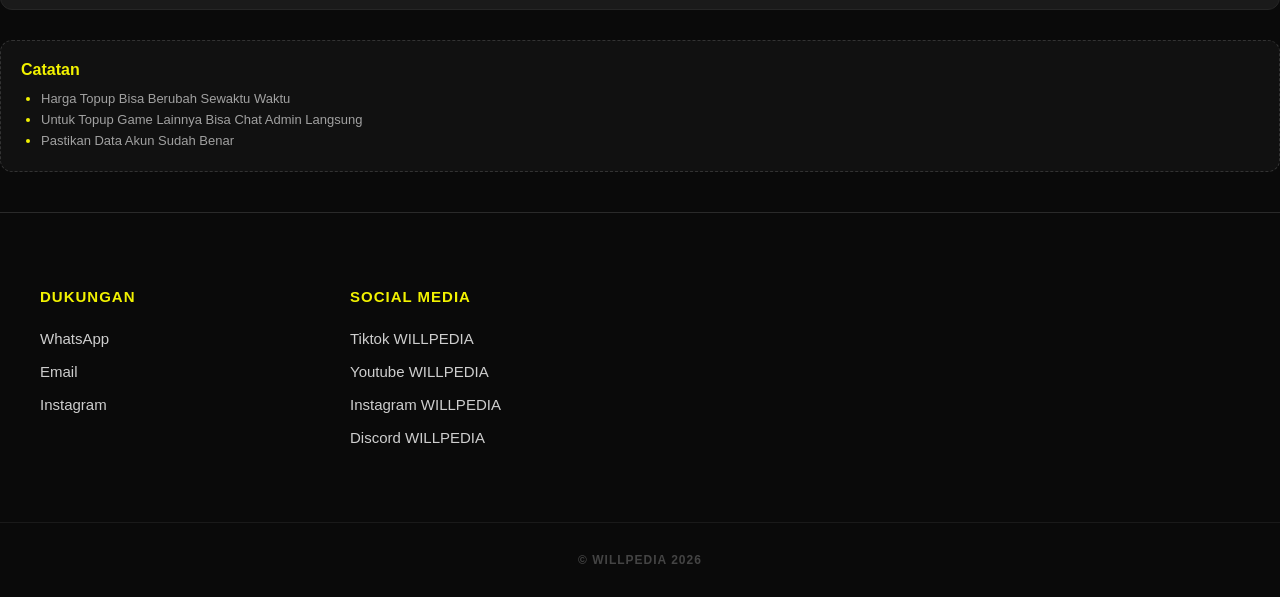
==== commit 2025ab1c: "Add files via upload" ====
--- a/index.html
+++ b/index.html
@@ -4,137 +4,160 @@
   <meta charset="UTF-8">
 <meta name="viewport" content="width=device-width, initial-scale=1, maximum-scale=1.5, user-scalable=yes, viewport-fit=cover">
   <title>WILLPEDIA</title>
-  <link rel="stylesheet" href="css/shared.css">
   <link rel="stylesheet" href="css/style.css">
   <link rel="stylesheet" href="css/joki.css">
   <link rel="icon" type="image/png" href="assets/logo-willpedia.png">
 </head>
 <body>
-  
+  <div id="particles-js"></div>
 <header class="navbar">
-
-  <a href="joki.html" class="nav-brand">
+  <a href="index.html" class="nav-brand">
     <img src="assets/logo-willpedia.png" alt="WILLPEDIA">
-    <span>WILLPEDIA</span>
+    <span class="brand-text"></span>
   </a>
 
-
-<div class="nav-right">
-
-    <div class="nav-search">
-      <input type="text" id="topupSearch" placeholder="Cari topup...">
-      <span class="search-icon"></span>
-    </div>
-
-    <button id="menuBtn" class="menu-btn" aria-label="Menu" type="button">
-      <span></span><span></span><span></span>
+  <div class="nav-right">
+    <button class="nav-icon-btn" id="searchBtn" aria-label="Search">
+      <svg viewBox="0 0 24 24" width="20" height="20" stroke="currentColor" stroke-width="2.5" fill="none" stroke-linecap="round" stroke-linejoin="round">
+        <circle cx="11" cy="11" r="8"></circle>
+        <line x1="21" y1="21" x2="16.65" y2="16.65"></line>
+      </svg>
+    </button>
+
+    <div class="region-selector">
+      <img src="https://flagcdn.com/id.svg" alt="ID Flag" class="flag-icon">
+      <span>ID / IDR</span>
+    </div>
+
+    <button id="menuBtn" class="menu-btn-modern" aria-label="Menu">
+      <span></span>
+      <span></span>
+      <span></span>
     </button>
   </div>
 </header>
 
 <!-- SEARCH OVERLAY (di luar header) -->
 <div id="searchOverlay" class="search-results-overlay">
-  <div id="searchResults" class="search-results-list"></div>
+  <div class="search-container">
+    <input type="text" id="topupSearch" placeholder="Cari nama game atau produk...">
+    <div id="searchResults" class="search-results-list"></div>
+    <button type="button" class="close-search-btn" onclick="closeSearchOverlay()">Tutup</button>
+  </div>
 </div>
-
 <!-- OVERLAY (WAJIB untuk drawer) -->
 <div id="overlay" class="overlay"></div>
 
-<!-- DRAWER -->
 <aside id="drawer" class="drawer">
   <div class="drawer-header">
-    <span class="drawer-title">MENU</span>
-    <button class="close-btn" id="closeDrawer" aria-label="Close Menu">
-      &times;
-    </button>
+    <img src="assets/logo-willpedia.png" alt="WILLPEDIA" class="drawer-logo">
+    <button class="close-btn" id="closeDrawer" aria-label="Close Menu">&times;</button>
   </div>
 
   <nav class="drawer-menu">
-    <a href="joki.html">Joki</a>
-    <a href="index.html" aria-current="page">Top Up</a>
-    <a href="https://wa.me/6281357706121" target="_blank">Hubungi CS</a>
+    <a href="index.html" class="active">
+      <span>Top Up Games</span>
+      <i class="icon-shop"></i> 
+    </a>
+    <a href="joki.html">
+      <span>Joki Games</span>
+      <i class="icon-game"></i>
+    </a>
+    <a href="https://wa.me/6281357706121" target="_blank">
+      <span>Hubungi CS</span>
+      <i class="icon-cs"></i>
+    </a>
+    
+    <div class="drawer-divider"></div>
   </nav>
 </aside>
 
 
-<div class="container">
-  <!-- SLIDER -->
-  <div class="slider">
-    <div class="slides-track">
-      <div class="slide">
-        <img src="assets/columbina.png" alt="Promo 1">
-      </div>
-      <div class="slide">
-        <img src="assets/inefa.png" alt="Promo 2">
-      </div>
-      <div class="slide">
-        <img src="assets/hsr1.png" alt="Promo 3">
-      </div>
-      <div class="slide">
-        <img src="assets/gi1.png" alt="Promo 4">
-      </div>
-      <div class="slide">
-        <img src="assets/columbina.png" alt="Promo 1">
-      </div>
-    </div>
-    <button class="prev-btn" id="prevBtn">&#10094;</button>
-    <button class="next-btn" id="nextBtn">&#10095;</button>
-    <div class="slider-dots" id="sliderDots"></div>
-  </div>
+<div class="slider">
+  <div class="slides-track">
+    <div class="slide">
+      <img src="assets/linnea.png" alt="Promo 1">
+    </div>
+    <div class="slide">
+      <img src="assets/image (2).png" alt="Promo 2">
+    </div>
+    <div class="slide">
+      <img src="assets/wuwa.png" alt="Promo 3">
+    </div>
+    <div class="slide">
+      <img src="assets/zzz.png" alt="Promo 4">
+    </div>
+  </div>
+  <div class="slider-dots" id="sliderDots"></div>
+</div>
   
   <!-- MENU UTAMA -->
   <div class="main-menu">
     <a href="index.html" class="main-card active">
-      <span class="menu-icon">💎</span>
+      <span class="menu-icon"></span>
       <div class="menu-text">
-        <strong>Top Up</strong>
+        <strong>Top Up Games</strong>
       </div>
     </a>
 
     <a href="joki.html" class="main-card">
-      <span class="menu-icon">🎮</span>
+      <span class="menu-icon"></span>
       <div class="menu-text">
-        <strong>Joki</strong>
+        <strong>Joki Games</strong>
       </div>
     </a>
   </div>
 
   <!-- PILIH GAME (LOGO) -->
 <section class="section">
-    <div class="section-head">
-      <h2>Pilih Game</h2>
-      <span class="hint">Pilih dulu gamenya</span>
-    </div>
-    <div class="joki-grid" id="gameGrid">
-      <button class="joki-card active" type="button" data-game="zenless_zone_zero">
-        <img src="assets/Zenless_Zone_Zero.png" alt="Zenless Zone Zero">
-        <div class="joki-meta">
-          <span class="joki-title">Zenless Zone Zero</span>
-          <span class="joki-sub">Monochromes</span>
-        </div>
-      </button>
-      <button class="joki-card" type="button" data-game="genshin_impact">
-        <img src="assets/Genshin_Impact.png" alt="Genshin Impact">
-        <div class="joki-meta">
-          <span class="joki-title">Genshin Impact</span>
-          <span class="joki-sub">Genesis Crystals</span>
-        </div>
-      </button>
-      <button class="joki-card" type="button" data-game="honkai_star_rail">
-        <img src="assets/Honkai_Star_Rail.png" alt="Honkai Star Rail">
-        <div class="joki-meta">
-          <span class="joki-title">Honkai Star Rail</span>
-          <span class="joki-sub">Oneiric Shard</span>
-        </div>
-      </button>
-      <button class="joki-card" type="button" data-game="wuthering_waves">
-        <img src="assets/Wuthering_Waves.png" alt="Wuthering Waves">
-        <div class="joki-meta">
-          <span class="joki-title">Wuthering Waves</span>
-          <span class="joki-sub">Lunites</span>
-        </div>
-      </button>
-  </section>
+  <div class="section-head">
+    <h2>Pilih Game</h2>
+    <span class="hint">Pilih game untuk melihat layanan Top Up</span>
+    <span class="hint"></span>
+  </div>
+  
+  <div class="joki-grid" id="gameGrid">
+    <button class="joki-card active" type="button" data-game="zenless_zone_zero">
+      <div class="card-image">
+        <img src="assets/cissia.png" alt="Zenless Zone Zero">
+      </div>
+      <div class="card-info">
+        <span class="joki-title">Zenless Zone Zero</span>
+        <span class="joki-sub">Monochromes</span>
+      </div>
+    </button>
+
+    <button class="joki-card" type="button" data-game="genshin_impact">
+      <div class="card-image">
+        <img src="assets/genshin.png" alt="Genshin Impact">
+      </div>
+      <div class="card-info">
+        <span class="joki-title">Genshin Impact</span>
+        <span class="joki-sub">Genesis Crystals</span>
+      </div>
+    </button>
+
+    <button class="joki-card" type="button" data-game="honkai_star_rail">
+      <div class="card-image">
+        <img src="assets/ashveil.png" alt="Honkai Star Rail">
+      </div>
+      <div class="card-info">
+        <span class="joki-title">Honkai Star Rail</span>
+        <span class="joki-sub">Oneiric Shard</span>
+      </div>
+    </button>
+
+    <button class="joki-card" type="button" data-game="wuthering_waves">
+      <div class="card-image">
+        <img src="assets/Mornye.png" alt="Wuthering Waves">
+      </div>
+      <div class="card-info">
+        <span class="joki-title">Wuthering Waves</span>
+        <span class="joki-sub">Lunites</span>
+      </div>
+    </button>
+  </div>
+</section>
 
   <!-- FILTER CHIPS + PILIH ITEM -->
   <section class="section">
@@ -165,8 +188,33 @@
 
 </div>
 
+<section class="pre-footer">
+  <div class="pre-footer-container">
+    <div class="footer-column">
+      <h3 class="footer-title">Dukungan</h3>
+      <ul class="footer-links">
+        <li><a href="https://wa.me/6281357706121" target="_blank">WhatsApp</a></li>
+        <li><a href="willpedia.id@gmail.com">Email</a></li>
+        <li><a href="https://instagram.com/willpedia" target="_blank">Instagram</a></li>
+      </ul>
+    </div>
+
+    <div class="footer-column">
+      <h3 class="footer-title">Social Media</h3>
+      <ul class="footer-links">
+        <li><a href="https://www.tiktok.com/@willpedia.id" target="_blank">Tiktok WILLPEDIA</a></li>
+        <li><a href="https://www.youtube.com/@willpedia" target="_blank">Youtube WILLPEDIA</a></li>
+        <li><a href="https://www.instagram.com/willpedia.id/" target="_blank">Instagram WILLPEDIA</a></li>
+        <li><a href="https://discord.gg/HvHEJxjbY7" target="_blank">Discord WILLPEDIA</a></li>
+      </ul>
+    </div>
+  </div>
+</section>
+
 <footer>© WILLPEDIA 2026</footer>
 
+<script src="https://cdn.jsdelivr.net/particles.js/2.0.0/particles.min.js"></script>
+<script src="js/particles-config.js"></script>
 <script src="js/app.js"></script>
 </body>
 </html>
--- a/css/style.css
+++ b/css/style.css
@@ -1,137 +1,813 @@
-/* TOPUP SPECIFIC - css/style.css - RESPONSIVE MOBILE FIRST */
-
-/* Import responsive vars from joki.css pattern */
 :root {
-  --font-small: clamp(11px, 2.5vw, 13px);
-  --font-base: clamp(13px, 3vw, 15px);
-  --padding-card: clamp(12px, 4vw, 16px);
-  --touch-target: 44px;
-  --padding-sm: clamp(8px, 2vw, 12px);
-}
-
-/* ======================
-   GRID GAME + CARD
-====================== */
-/* TOPUP-SPECIFIC STYLES */
-.game-grid{
-  contain: layout paint;
-  display:grid;
-  grid-template-columns: repeat(2, 1fr);
+  --bg-dark: #0a0a0a;
+  --card-dark: #121212;
+  --border-color: #2a2a2a;
+  --text-main: #ffffff;
+  --accent-yellow: #ffcc00;
+}
+
+body {
+  background-color: var(--bg-dark);
+  color: var(--text-main);
+  margin: 0;
+  font-family: 'Inter', sans-serif;
+}
+
+/* NAVBAR STYLE */
+.navbar {
+  display: flex;
+  justify-content: space-between;
+  align-items: center;
+  padding: 12px 20px;
+  background-color: var(--bg-dark);
+  border-bottom: 1px solid var(--border-color);
+  position: sticky;
+  top: 0;
+  z-index: 1000;
+}
+
+/* Container Logo dan Teks */
+.nav-brand {
+  display: flex;
+  align-items: center;
+  gap: 10px; /* Jarak antara logo dan teks */
+  text-decoration: none;
+}
+
+.nav-brand img {
+  height: 32px;
+  width: auto;
+}
+
+/* Gaya Teks WILLPEDIA */
+.brand-text {
+  color: #ffffff; /* Warna putih agar kontras dengan background gelap */
+  font-size: 15px;
+  font-weight: 800; /* Dibuat tebal agar menonjol */
+  letter-spacing: 1px; /* Memberi sedikit jarak antar huruf */
+  text-transform: uppercase; /* Huruf kapital semua agar terlihat profesional */
+  font-family: 'Inter', sans-serif; /* Pastikan menggunakan font yang clean */
+}
+
+/* Responsive: Sembunyikan teks di layar sangat kecil jika terlalu penuh */
+@media (max-width: 360px) {
+  .brand-text {
+    display: none;
+  }
+}
+
+.nav-right {
+  display: flex;
+  align-items: center;
   gap: 12px;
-  margin-bottom: 16px;
-}
-
-@media (max-width: 360px) {
-  .game-grid {
-    grid-template-columns: 1fr;
-    gap: 8px;
+}
+
+/* Tombol Search Melingkar */
+.nav-icon-btn {
+  background: transparent;
+  border: 1px solid var(--border-color);
+  border-radius: 15px;
+  padding: 8px;
+  color: white;
+  cursor: pointer;
+  display: flex;
+  align-items: center;
+  justify-content: center;
+  transition: 0.3s;
+}
+
+.nav-icon-btn svg {
+  width: 26px !important; /* Ukuran ikon SVG di dalam box */
+  height: 26px !important;
+}
+
+.nav-icon-btn:hover {
+  background: rgba(255,255,255,0.1);
+}
+
+/* Region Selector (ID / IDR) */
+.region-selector {
+  display: flex;
+  align-items: center;
+  gap: 8px;
+  background-color: #1a1a1a;
+  border: 1px solid var(--border-color);
+  padding: 6px 14px;
+  border-radius: 12px;
+  font-size: 14px;
+  font-weight: 600;
+  color: #efefef;
+}
+
+.flag-icon {
+  width: 30px;
+  height: 30px;
+  border-radius: 50%;
+  object-fit: cover;
+}
+
+/* CONTAINER UTAMA SEARCH OVERLAY */
+.search-results-overlay {
+  display: none;
+  position: fixed;
+  top: 0;
+  left: 0;
+  width: 100%;
+  height: 100%;
+  background: rgba(0, 0, 0, 0.95); /* Latar gelap pekat */
+  z-index: 2000;
+  padding: 40px 20px;
+  overflow-y: auto;
+  backdrop-filter: blur(5px); /* Efek blur di belakang overlay */
+}
+
+.search-results-overlay.active {
+  display: flex !important;
+  flex-direction: column;
+  align-items: center;
+}
+
+/* KOTAK PENCARIAN (INPUT) */
+.search-results-overlay {
+  display: none;
+  position: fixed;
+  top: 0;
+  left: 0;
+  width: 100%;
+  height: 100%;
+  background: rgba(0, 0, 0, 0.98); /* Hitam pekat sesuai referensi */
+  z-index: 2000;
+  padding: 15px; /* Padding kecil agar tidak memakan ruang di mobile */
+  overflow-y: auto;
+  box-sizing: border-box;
+}
+
+#topupSearch {
+  width: 100%;
+  box-sizing: border-box; /* WAJIB: Agar padding tidak merusak lebar */
+  padding: 12px 18px;
+  background: #111;
+  border: 2px solid #f2f200; /* Border kuning sesuai gambar */
+  border-radius: 10px;
+  color: white;
+  font-size: 16px; /* Ukuran pas agar tidak auto-zoom di iPhone */
+  outline: none;
+}
+
+#topupSearch:focus {
+  border-color: #f2f200; /* Warna kuning saat diketik */
+  box-shadow: 0 0 15px rgba(242, 242, 0, 0.2);
+}
+
+/* LIST HASIL PENCARIAN */
+.search-results-list {
+  width: 100%;
+  margin-top: 5px;
+  background: transparent;
+}
+
+.search-item {
+  background: #111;
+  border: 1px solid #222;
+  border-radius: 12px;
+  padding: 15px;
+  margin-bottom: 12px;
+  display: flex;
+  justify-content: space-between;
+  align-items: center;
+  cursor: pointer;
+  transition: 0.2s;
+}
+
+.search-item:hover {
+  background: #222;
+  border-color: #f2f200;
+  transform: translateY(-2px);
+}
+
+.item-info .game-tag {
+  color: #f2f200;
+  font-size: 10px;
+  font-weight: 700;
+  text-transform: uppercase;
+  display: block;
+  margin-bottom: 4px;
+}
+
+.item-info .item-name {
+  color: #fff;
+  font-weight: 600;
+  font-size: 15px;
+}
+
+.search-item .item-price {
+  color: #f2f200;
+  font-weight: 800;
+  font-size: 16px;
+}
+
+/* TOMBOL TUTUP */
+.close-search-btn {
+  background: #f2f200;
+  color: #000;
+  border: none;
+  padding: 10px 25px;
+  border-radius: 10px;
+  font-weight: 700;
+  cursor: pointer;
+  margin-top: 20px;
+  align-self: center;
+  transition: 0.2s;
+}
+
+.close-search-btn:hover {
+  transform: scale(1.05);
+  background: #fff;
+}
+
+@keyframes fadeIn {
+  from { opacity: 0; }
+  to { opacity: 1; }
+}
+
+.game-tag {
+  display: block;
+  font-size: 10px;
+  color: #f2f200;
+  text-transform: uppercase;
+  margin-bottom: 4px;
+}
+
+/* Pastikan tombol search berada di lapisan paling depan dan bisa diklik */
+#searchBtn {
+  position: relative;
+  z-index: 1001 !important;
+  cursor: pointer !important;
+  pointer-events: auto !important;
+}
+
+/* ITEM HASIL SEARCH (Responsive) */
+.search-item-modern {
+  display: flex;
+  align-items: center;
+  padding: 12px 5px;
+  border-bottom: 1px solid rgba(255, 255, 255, 0.05);
+  width: 100%;
+}
+
+.search-item-modern:hover {
+  background: rgba(255, 255, 255, 0.05);
+}
+
+.search-item-left {
+  display: flex;
+  align-items: center;
+  gap: 15px;
+}
+
+.search-item-image {
+  width: 48px; /* Ukuran ikon lebih ringkas untuk mobile */
+  height: 48px;
+  flex-shrink: 0;
+  margin-right: 12px;
+}
+
+.search-item-image img {
+  width: 100%;
+  height: 100%;
+  border-radius: 10px;
+  object-fit: cover;
+}
+
+/* Efek lengkungan kuning di bawah gambar seperti di screenshot */
+.search-item-image::after {
+  content: "";
+  position: absolute;
+  bottom: -2px;
+  left: 0;
+  width: 100%;
+  height: 20px;
+  background: linear-gradient(to top, rgba(242, 242, 0, 0.4), transparent);
+  border-radius: 0 0 18px 18px;
+  pointer-events: none;
+}
+
+/* Tipografi Teks */
+.search-item-details {
+  display: flex;
+  flex-direction: column;
+}
+
+.search-game-name {
+  font-size: 16px;
+  font-weight: 700;
+  color: #ffffff;
+}
+
+/* Highlight kata "Genshin" jika ada (opsional) */
+.search-game-name::first-word {
+  color: #f2f200;
+}
+
+.search-game-dev {
+  font-size: 11px;
+  color: #4da6ff;
+  font-weight: 600;
+}
+
+/* Perbaikan Input Search agar melengkung seperti gambar */
+#topupSearch {
+  border-radius: 12px;
+  background: #121212;
+  border: 2px solid #f2f200; /* Border kuning tegas */
+  padding: 12px 18px;
+}
+
+/* Pastikan container search container terlihat */
+.search-container {
+  position: relative;
+  z-index: 1501;
+  padding: 20px;
+}
+
+/* Menu Hamburger Modern */
+.menu-btn-modern {
+  background: #1a1a1a;
+  border: 1px solid var(--border-color);
+  border-radius: 12px;
+  width: 45px;
+  height: 45px;
+  display: flex;
+  flex-direction: column;
+  justify-content: center;
+  align-items: center;
+  gap: 4px;
+  cursor: pointer;
+}
+
+.menu-btn-modern span {
+  display: block;
+  width: 20px;
+  height: 2px;
+  background-color: white;
+  border-radius: 2px;
+}
+
+/* RESPONSIVE */
+@media (max-width: 480px) {
+  .region-selector span {
+    display: none; /* Sembunyikan teks di HP kecil, sisakan bendera */
   }
-}
-
-@media (max-width: 480px) {
-  .game-grid {
-    grid-template-columns: 1fr 1fr;
-    gap: clamp(8px, 3vw, 12px);
+  .region-selector {
+    padding: 6px 10px;
   }
 }
 
 
-.game-card{
-  background:
-    linear-gradient(145deg, rgba(59,130,246,0.08), rgba(0,0,0,0.35)),
-    var(--card);
+
+
+
+
+/* CONTAINER UTAMA */
+.slider {
+  width: 100%;
+  max-width: 1200px;
+  margin: 20px auto;
+  overflow: hidden; /* WAJIB: Memotong sisa gambar agar tidak ngintip */
+  position: relative;
+  border-radius: 40px;
+  z-index: 1; /* Pastikan di atas partikel */
+}
+
+.slides-track {
+  display: flex;
+  width: 400%; /* UBAH KE 400% karena hanya ada 4 gambar */
+  transition: transform 0.7s cubic-bezier(0.4, 0, 0.2, 1);
+  will-change: transform;
+}
+
+.slide {
+  width: 25%; /* UBAH KE 25% (100 / 4 gambar) */
+  flex-shrink: 0;
+}
+
+.slide img {
+  width: 100%;
+  aspect-ratio: 16 / 7;
+  object-fit: cover;
+  display: block;
+}
+
+/* Sembunyikan tombol navigasi jika masih ada di CSS lama */
+.prev-btn, .next-btn {
+  display: none;
+}
+
+/* DOTS INDIKATOR (Tetap dipertahankan agar user tahu ada slide lain) */
+.slider-dots {
+  position: absolute;
+  bottom: 15px;
+  left: 50%;
+  transform: translateX(-50%);
+  display: flex;
+  gap: 8px;
+}
+
+.dot {
+  width: 8px;
+  height: 8px;
+  background: rgba(255, 255, 255, 0.3);
+  border-radius: 50%;
+  cursor: pointer;
+}
+
+.dot.active {
+  background: #fff;
+  width: 20px;
+  border-radius: 10px;
+}
+
+
+
+
+
+/* DRAWER BASE - PINDAH KE KIRI */
+.drawer {
+  position: fixed;
+  top: 0;
+  left: -300px; /* Sembunyi di luar layar sebelah kiri */
+  width: 280px;
+  height: 100%;
+  background-color: #3b3a4a; /* Warna ungu gelap sesuai gambar referensi */
+  z-index: 2000;
+  transition: left 0.3s ease; /* Animasi geser dari kiri */
+  display: flex;
+  flex-direction: column;
+  box-shadow: 5px 0 15px rgba(0,0,0,0.5);
+}
+
+/* KETIKA AKTIF - GESER KE POSISI 0 */
+.drawer.active {
+  left: 0; /* Muncul dari kiri ke kanan */
+}
+
+/* HEADER DALAM DRAWER */
+.drawer-header {
+  padding: 20px;
+  display: flex;
+  justify-content: space-between;
+  align-items: center;
+  border-bottom: 1px solid rgba(255,255,255,0.1);
+}
+
+/* Menyesuaikan Logo dan Tombol Close di Header */
+.drawer-logo {
+  height: 32px;
+}
+
+.close-btn {
+  background: none;
+  border: none;
+  color: white;
+  font-size: 28px;
+  cursor: pointer;
+  line-height: 1;
+}
+
+/* MENU LIST */
+.drawer-menu {
+  display: flex;
+  flex-direction: column;
+  padding: 10px 0;
+}
+
+.drawer-menu a {
+  display: flex;
+  justify-content: space-between; 
+  align-items: center;
+  padding: 16px 20px;
+  color: #e0e0e0;
+  text-decoration: none;
+  font-weight: 500;
+  font-size: 15px;
+  border-bottom: 1px solid rgba(255,255,255,0.02);
+  transition: 0.2s;
+}
+
+.drawer-menu a:hover {
+  background: rgba(255,255,255,0.05);
+}
+
+/* Ikon di sisi kanan sesuai gambar referensi */
+.drawer-menu a i {
+  font-size: 18px;
+  opacity: 0.7;
+}
+
+
+
+/* Container Grid */
+.joki-grid {
+  display: grid;
+  grid-template-columns: repeat(2, 1fr); /* 2 kolom di HP agar pas */
+  gap: 15px;
+  padding: 10px 0;
+}
+
+/* Card Style */
+.joki-card {
+  background: #1a1a1a;
+  border: none;
+  padding: 0;
   border-radius: 16px;
-  padding: 12px 10px;
-  text-align:center;
-  cursor:pointer;
-  border: 1px solid rgba(59,130,246,0.25);
-  transition: transform .2s ease, box-shadow .2s ease, border-color .2s ease, filter .2s ease;
-  animation: fadeUp .35s ease both;
-  will-change: transform;
-  min-height: 44px;
+  overflow: hidden;
+  cursor: pointer;
   display: flex;
   flex-direction: column;
+  transition: all 0.3s ease;
+}
+
+/* Gambar Bagian Atas */
+.card-image {
+  height: 110px;
+  overflow: hidden;
+  background: #222;
+}
+
+.card-image img {
+  width: 100%;
+  height: 100%;
+  object-fit: cover;
+  filter: grayscale(100%); /* Efek Hitam Putih */
+  opacity: 0.8;
+  transition: 0.3s ease;
+  object-position: 50% 20%; /* Fokus ke tengah gambar */
+}
+
+/* Info Bagian Bawah (Kuning) */
+.card-info {
+  background-color: #f2f200; /* Kuning Terang */
+  padding: 12px;
+  text-align: left;
+  min-height: 55px;
+}
+
+.joki-title {
+  display: block;
+  color: #000;
+  font-weight: 800;
+  font-size: 14px;
+  text-transform: uppercase;
+  line-height: 1.2;
+}
+
+.joki-sub {
+  display: block;
+  color: rgba(0,0,0,0.6);
+  font-size: 11px;
+  font-weight: 600;
+  margin-top: 2px;
+}
+
+/* State Saat Dipilih (Active) */
+.joki-card.active {
+  transform: translateY(-5px);
+  box-shadow: 0 5px 15px rgba(242, 242, 0, 0.3);
+}
+
+.joki-card.active .card-image img {
+  filter: grayscale(0%); /* Gambar jadi berwarna kembali */
+  opacity: 1;
+}
+
+/* Tambahan: Responsif Tablet/Desktop */
+@media (min-width: 768px) {
+  .joki-grid {
+    grid-template-columns: repeat(4, 1fr);
+  }
+}
+
+
+
+
+/* CONTAINER MENU UTAMA */
+.main-menu {
+  display: flex;
+  gap: 12px;
+  margin: 20px 0;
+}
+
+/* KARTU MENU (TOP UP / JOKI) */
+.main-card {
+  flex: 1;
+  display: flex;
   align-items: center;
   justify-content: center;
-}
-
-
-.game-card img{
-  width: 56px;
-  height: 56px;
-  object-fit: contain;
-  display:block;
-  margin-bottom: 6px;
-  filter: drop-shadow(0 3px 8px rgba(59,130,246,.3));
-}
-
-
-.game-card span{
+  gap: 10px;
+  padding: 14px;
+  background-color: #1a1a1a; /* Gelap sesuai navbar */
+  border: 1px solid #262626;
+  border-radius: 12px;
+  text-decoration: none;
+  transition: all 0.3s ease;
+}
+
+.main-card .menu-icon {
+  font-size: 20px;
+}
+
+.main-card .menu-text strong {
+  color: #ffffff;
+  font-size: 15px;
+  font-weight: 600;
+}
+
+/* STATE AKTIF (Menu yang sedang dibuka) */
+.main-card.active {
+  background-color: #f2f200; /* Kuning terang */
+  border-color: #f2f200;
+}
+
+.main-card.active .menu-text strong {
+  color: #000000; /* Teks jadi hitam di background kuning */
+}
+
+.main-card:hover:not(.active) {
+  background-color: #252525;
+}
+
+
+
+/* HEADER SEKSI */
+.section-head {
+  margin-bottom: 15px;
+  border-left: 4px solid #f2f200; /* Aksen kuning di samping judul */
+  padding-left: 12px;
+}
+
+.section-head h2 {
+  font-size: 18px;
+  font-weight: 700;
+  color: #ffffff;
+  margin: 0;
+  text-transform: uppercase;
+  letter-spacing: 0.5px;
+}
+
+.section-head .hint {
+  font-size: 12px;
+  color: #a1a1a1;
+  display: block;
+  margin-top: 2px;
+}
+
+/* FILTER CHIPS */
+.chip-row {
+  display: flex;
+  gap: 10px;
+  margin-bottom: 20px;
+  overflow-x: auto;
+  padding-bottom: 5px;
+}
+
+.chip {
+  background: #1a1a1a;
+  border: 1px solid #262626;
+  color: #a1a1a1;
+  padding: 8px 18px;
+  border-radius: 10px;
+  font-size: 14px;
+  font-weight: 600;
+  cursor: pointer;
+  white-space: nowrap;
+  transition: 0.3s;
+}
+
+.chip.active {
+  background: #f2f200; /* Kuning sesuai tema */
+  color: #000;
+  border-color: #f2f200;
+}
+
+/* ITEM LIST (Daftar Produk) */
+.item-list {
+  display: grid;
+  grid-template-columns: 1fr; /* Satu kolom di HP agar informatif */
+  gap: 12px;
+}
+
+.item-card {
+  background: #1a1a1a;
+  border: 1px solid #262626;
+  border-radius: 12px;
+  padding: 15px;
+  display: flex;
+  justify-content: space-between;
+  align-items: center;
+  transition: 0.2s;
+  cursor: pointer;
+}
+
+.item-card:hover {
+  border-color: #f2f200;
+}
+
+.item-left {
+  display: flex;
+  flex-direction: column;
+  gap: 4px;
+}
+
+.item-name {
+  color: #ffffff;
+  font-weight: 700;
+  font-size: 15px;
+}
+
+.item-desc {
+  color: #a1a1a1;
+  font-size: 12px;
+}
+
+.item-right {
+  text-align: right;
+}
+
+.item-price {
+  display: block;
+  color: #f2f200; /* Harga warna kuning agar menonjol */
+  font-weight: 800;
+  font-size: 16px;
+  margin-bottom: 5px;
+}
+
+.btn-order-small {
+  background: rgba(242, 242, 0, 0.1);
+  color: #f2f200;
+  border: 1px solid #f2f200;
+  padding: 4px 12px;
+  border-radius: 6px;
   font-size: 11px;
-  color: var(--sakura2);
-  line-height: 1.25;
+  font-weight: 700;
+  text-transform: uppercase;
+}
+
+/* SEKSI CATATAN */
+.note {
+  margin-top: 30px;
+  margin-bottom: 20px;
+}
+
+.note-card {
+  background: #111;
+  border: 1px dashed #333; /* Border putus-putus agar estetik */
+  border-radius: 12px;
+  padding: 20px;
+}
+
+.note-card h4 {
+  color: #f2f200;
+  margin-top: 0;
+  margin-bottom: 10px;
+  font-size: 16px;
+  display: flex;
+  align-items: center;
+  gap: 8px;
+}
+
+.note-card h4::before {
+  font-size: 14px;
+}
+
+.note-card ul {
+  margin: 0;
+  padding-left: 20px;
+  color: #a1a1a1;
+  font-size: 13px;
+  line-height: 1.6;
+}
+
+.note-card li::marker {
+  color: #f2f200; /* Titik list warna kuning */
+}
+
+#particles-js {
+  position: fixed;
+  top: 0;
+  left: 0;
+  width: 100%;
+  height: 100%;
+  background-color: #0a0a0a;
+  z-index: -1;
+  pointer-events: none; /* WAJIB: Agar partikel tidak menghalangi klik slider/tombol */
+}
+/* FOOTER */
+footer {
+  text-align: center;
+  padding: 30px 20px;
+  color: #444;
+  font-size: 12px;
   font-weight: 600;
-  text-align: center;
-}
-
-
-.game-card.active{
-  border-color: var(--torii);
-  box-shadow:
-    0 0 0 2px rgba(59,130,246,0.25),
-    0 12px 24px rgba(0,0,0,0.6);
-  transform: scale(1.06);
-}
-
-.game-card:active{ transform: scale(.95); }
-
-@media (hover:hover) and (pointer:fine){
-  .game-card:hover{
-    transform: translateY(-4px) scale(1.02);
-    box-shadow: var(--shadow-2);
-    border-color: rgba(59,130,246,.35);
-  }
-}
-
-.item-list{
-  display:flex;
-  flex-direction:column;
-  gap: 10px;
-  margin: 14px 0 20px;
-}
-
-.item-card{
-  background:
-    linear-gradient(145deg, rgba(59,130,246,0.08), rgba(0,0,0,0.35)),
-    var(--card);
-  padding: var(--padding-card);
-  border-radius: var(--radius-md);
-  display:flex;
-  justify-content: space-between;
-  align-items:center;
-  border: 1px solid rgba(59,130,246,0.2);
-  animation: fadeUp .3s ease both;
-  min-height: var(--touch-target);
-}
-
-
-.item-name{ font-size: var(--font-base); color:#fff; }
-
-.item-price{ font-weight: 700; font-size: var(--font-base); color: var(--sakura); }
-
-.item-desc {
-  font-size: var(--font-small);
-  color: rgba(255,255,255,0.75);
-  margin-top: 2px;
-  display: block;
-}
-
-
-.price{ text-align:center; font-size: 22px; font-weight: 800; margin: 18px 0; color: var(--torii); }
-
-@media (max-height: 500px) and (orientation: landscape) {
-  .game-grid { grid-template-columns: 1fr 1fr; gap: 8px; }
-}
-
-
-
+  letter-spacing: 1px;
+  border-top: 1px solid #1a1a1a;
+}
--- a/css/joki.css
+++ b/css/joki.css
@@ -1,284 +1,892 @@
-/* ======================
-   JOKI CSS - MOBILE OPTIMIZED LIKE style.css
-====================== */
-
-/* BASE - MATCHING style.css */
 :root {
-  --font-small: clamp(11px, 2.5vw, 13px);
-  --font-base: clamp(13px, 3vw, 15px);
-  --font-h2: clamp(16px, 4vw, 20px);
-  --padding-card: clamp(12px, 4vw, 16px);
-  --touch-target: 44px;
-  --padding-sm: clamp(8px, 2vw, 12px);
-  --radius-lg: 18px;
-  --radius-md: 14px;
-}
-
-.section {
-  margin-top: clamp(16px, 6vw, 28px);
-  padding: 0 clamp(10px, 4vw, 16px);
-}
-
-/* HEADER */
-.section-head {
-  display: flex;
-  align-items: center;
+  --bg-dark: #0a0a0a;
+  --card-dark: #121212;
+  --border-color: #2a2a2a;
+  --text-main: #ffffff;
+  --accent-yellow: #f2f200;
+}
+
+body {
+  background-color: var(--bg-dark);
+  color: var(--text-main);
+  margin: 0;
+  font-family: 'Inter', sans-serif;
+}
+
+/* NAVBAR STYLE */
+.navbar {
+  display: flex;
   justify-content: space-between;
-  gap: clamp(6px, 2vw, 8px);
+  align-items: center;
+  padding: 15px 20px;
+  background-color: var(--bg-dark);
+  border-bottom: 1px solid var(--border-color);
+  position: sticky;
+  top: 0;
+  z-index: 1000;
+}
+
+/* Container Logo dan Teks */
+.nav-brand {
+  display: flex;
+  align-items: center;
+  gap: 10px; /* Jarak antara logo dan teks */
+  text-decoration: none;
+}
+
+.nav-brand img {
+  height: 40px;
+  width: auto;
+}
+
+/* Gaya Teks WILLPEDIA */
+.brand-text {
+  color: #ffffff; /* Warna putih agar kontras dengan background gelap */
+  font-size: 18px;
+  font-weight: 800; /* Dibuat tebal agar menonjol */
+  letter-spacing: 1px; /* Memberi sedikit jarak antar huruf */
+  text-transform: uppercase; /* Huruf kapital semua agar terlihat profesional */
+  font-family: 'Inter', sans-serif; /* Pastikan menggunakan font yang clean */
+}
+
+/* Responsive: Sembunyikan teks di layar sangat kecil jika terlalu penuh */
+@media (max-width: 360px) {
+  .brand-text {
+    display: none;
+  }
+}
+
+.nav-right {
+  display: flex;
+  align-items: center;
+  gap: 12px;
+}
+
+/* Tombol Search Melingkar */
+.nav-icon-btn {
+  background: transparent;
+  border: 1px solid var(--border-color);
+  border-radius: 15px;
+  padding: 8px;
+  color: white;
+  cursor: pointer;
+  display: flex;
+  align-items: center;
+  justify-content: center;
+  transition: 0.3s;
+}
+
+.nav-icon-btn svg {
+  width: 26px !important; /* Ukuran ikon SVG di dalam box */
+  height: 26px !important;
+}
+
+.nav-icon-btn:hover {
+  background: rgba(255,255,255,0.1);
+}
+
+/* Region Selector (ID / IDR) */
+.region-selector {
+  display: flex;
+  align-items: center;
+  gap: 8px;
+  background-color: #1a1a1a;
+  border: 1px solid var(--border-color);
+  padding: 10px 18px;
+  border-radius: 20px;
+  font-size: 14px;
+  font-weight: 600;
+  color: #efefef;
+}
+
+.flag-icon {
+  width: 30px;
+  height: 30px;
+  border-radius: 50%;
+  object-fit: cover;
+}
+
+/* CONTAINER UTAMA SEARCH OVERLAY */
+.search-results-overlay {
+  display: none;
+  position: fixed;
+  top: 0;
+  left: 0;
+  width: 100%;
+  height: 100%;
+  background: rgba(0, 0, 0, 0.95); /* Latar gelap pekat */
+  z-index: 2000;
+  padding: 40px 20px;
+  overflow-y: auto;
+  backdrop-filter: blur(5px); /* Efek blur di belakang overlay */
+}
+
+.search-results-overlay.active {
+  display: flex !important;
+  flex-direction: column;
+  align-items: center;
+}
+
+/* KOTAK PENCARIAN (INPUT) */
+.search-results-overlay {
+  display: none;
+  position: fixed;
+  top: 0;
+  left: 0;
+  width: 100%;
+  height: 100%;
+  background: rgba(0, 0, 0, 0.98); /* Hitam pekat sesuai referensi */
+  z-index: 2000;
+  padding: 15px; /* Padding kecil agar tidak memakan ruang di mobile */
+  overflow-y: auto;
+  box-sizing: border-box;
+}
+
+/* Sesuaikan ID dengan yang ada di joki.html, biasanya #jokiSearch */
+#jokiSearch {
+  width: 100%;
+  box-sizing: border-box; /* Mencegah input melebar keluar layar */
+  padding: 12px 18px;
+  background: #121212; /* Warna gelap sesuai style.css */
+  border: 2px solid #f2f200; /* Border kuning tegas */
+  border-radius: 12px; /* Melengkung sempurna sesuai style.css */
+  color: white;
+  font-size: 16px;
+  outline: none;
+  transition: all 0.3s ease;
+}
+
+#jokiSearch:focus {
+  border-color: #f2f200;
+  box-shadow: 0 0 15px rgba(242, 242, 0, 0.3); /* Efek glow kuning saat diketik */
+}
+
+/* LIST HASIL PENCARIAN */
+.search-results-list {
+  width: 100%;
+  margin-top: 5px;
+  background: transparent;
+}
+
+.search-item {
+  background: #111;
+  border: 1px solid #222;
+  border-radius: 12px;
+  padding: 15px;
   margin-bottom: 12px;
-}
-
-.section-head h2 {
-  margin: 0;
-  font-size: var(--font-h2);
-}
-
-.hint {
-  font-size: var(--font-small);
-  color: rgba(255,233,238,.75);
-}
-
-/* JOKI GRID - EXACT LIKE game-grid */
-/* JOKI GRID - VERSI PERBAIKAN */
+  display: flex;
+  justify-content: space-between;
+  align-items: center;
+  cursor: pointer;
+  transition: 0.2s;
+}
+
+.search-item:hover {
+  background: #222;
+  border-color: #f2f200;
+  transform: translateY(-2px);
+}
+
+.item-info .game-tag {
+  color: #f2f200;
+  font-size: 10px;
+  font-weight: 700;
+  text-transform: uppercase;
+  display: block;
+  margin-bottom: 4px;
+}
+
+.item-info .item-name {
+  color: #fff;
+  font-weight: 600;
+  font-size: 15px;
+}
+
+.search-item .item-price {
+  color: #f2f200;
+  font-weight: 800;
+  font-size: 16px;
+}
+
+/* TOMBOL TUTUP */
+.close-search-btn {
+  background: #f2f200;
+  color: #000;
+  border: none;
+  padding: 10px 25px;
+  border-radius: 10px;
+  font-weight: 700;
+  cursor: pointer;
+  margin-top: 20px;
+  align-self: center;
+  transition: 0.2s;
+}
+
+.close-search-btn:hover {
+  transform: scale(1.05);
+  background: #fff;
+}
+
+@keyframes fadeIn {
+  from { opacity: 0; }
+  to { opacity: 1; }
+}
+
+.game-tag {
+  display: block;
+  font-size: 10px;
+  color: #f2f200;
+  text-transform: uppercase;
+  margin-bottom: 4px;
+}
+
+/* Pastikan tombol search berada di lapisan paling depan dan bisa diklik */
+#searchBtn {
+  position: relative;
+  z-index: 1001 !important;
+  cursor: pointer !important;
+  pointer-events: auto !important;
+}
+
+/* ITEM HASIL SEARCH (Responsive) */
+.search-item-modern {
+  display: flex;
+  align-items: center;
+  padding: 12px 5px;
+  border-bottom: 1px solid rgba(255, 255, 255, 0.05);
+  width: 100%;
+}
+
+.search-item-modern:hover {
+  background: rgba(255, 255, 255, 0.05);
+}
+
+.search-item-left {
+  display: flex;
+  align-items: center;
+  gap: 15px;
+}
+
+.search-item-image {
+  width: 48px; /* Ukuran ikon lebih ringkas untuk mobile */
+  height: 48px;
+  flex-shrink: 0;
+  margin-right: 12px;
+}
+
+.search-item-image img {
+  width: 100%;
+  height: 100%;
+  border-radius: 10px;
+  object-fit: cover;
+}
+
+/* Efek lengkungan kuning di bawah gambar seperti di screenshot */
+.search-item-image::after {
+  content: "";
+  position: absolute;
+  bottom: -2px;
+  left: 0;
+  width: 100%;
+  height: 20px;
+  background: linear-gradient(to top, rgba(242, 242, 0, 0.4), transparent);
+  border-radius: 0 0 18px 18px;
+  pointer-events: none;
+}
+
+/* Tipografi Teks */
+.search-item-details {
+  display: flex;
+  flex-direction: column;
+}
+
+.search-game-name {
+  font-size: 16px;
+  font-weight: 700;
+  color: #ffffff;
+}
+
+/* Highlight kata "Genshin" jika ada (opsional) */
+.search-game-name::first-word {
+  color: #f2f200;
+}
+
+.search-game-dev {
+  font-size: 11px;
+  color: #4da6ff;
+  font-weight: 600;
+}
+
+/* Perbaikan Input Search agar melengkung seperti gambar */
+#topupSearch {
+  border-radius: 12px;
+  background: #121212;
+  border: 2px solid #f2f200; /* Border kuning tegas */
+  padding: 12px 18px;
+}
+
+/* Container Utama Pencarian */
+.search-container {
+  max-width: 600px;
+  width: 90%;
+  margin: 50px auto; /* Memberi jarak dari atas */
+  display: flex;
+  flex-direction: column;
+}
+
+/* SEARCH BAR - Samakan dengan style.css */
+#jokiSearch {
+  width: 100%;
+  box-sizing: border-box;
+  padding: 14px 20px;
+  background-color: #121212; /* Warna gelap */
+  border: 2px solid #f2f200;  /* Border kuning WILLPEDIA */
+  border-radius: 12px;        /* Melengkung 12px sesuai permintaan */
+  color: #ffffff;             /* Teks putih */
+  font-size: 16px;
+  outline: none;
+  margin-bottom: 15px;
+  transition: all 0.3s ease;
+}
+
+/* Efek saat Search Bar diklik */
+#jokiSearch:focus {
+  box-shadow: 0 0 15px rgba(242, 242, 0, 0.3); /* Glow kuning */
+  background-color: #1a1a1a;
+}
+
+/* Warna tulisan "Cari joki game..." */
+#jokiSearch::placeholder {
+  color: rgba(255, 255, 255, 0.5);
+}
+
+/* Menu Hamburger Modern */
+.menu-btn-modern {
+  background: #1a1a1a;
+  border: 1px solid var(--border-color);
+  border-radius: 12px;
+  width: 45px;
+  height: 45px;
+  display: flex;
+  flex-direction: column;
+  justify-content: center;
+  align-items: center;
+  gap: 4px;
+  cursor: pointer;
+}
+
+.menu-btn-modern span {
+  display: block;
+  width: 20px;
+  height: 2px;
+  background-color: white;
+  border-radius: 2px;
+}
+
+/* RESPONSIVE */
+@media (max-width: 480px) {
+  .region-selector span {
+    display: none; /* Sembunyikan teks di HP kecil, sisakan bendera */
+  }
+  .region-selector {
+    padding: 6px 10px;
+  }
+}
+
+
+
+
+
+
+/* CONTAINER UTAMA */
+.slider {
+  width: 100%;
+  max-width: 1200px;
+  margin: 20px auto;
+  overflow: hidden; /* WAJIB: Memotong sisa gambar agar tidak ngintip */
+  position: relative;
+  border-radius: 40px;
+  z-index: 1; /* Pastikan di atas partikel */
+}
+
+.slides-track {
+  display: flex;
+  width: 400%; /* UBAH KE 400% karena hanya ada 4 gambar */
+  transition: transform 0.7s cubic-bezier(0.4, 0, 0.2, 1);
+  will-change: transform;
+}
+
+.slide {
+  width: 25%; /* UBAH KE 25% (100 / 4 gambar) */
+  flex-shrink: 0;
+}
+
+.slide img {
+  width: 100%;
+  aspect-ratio: 16 / 7;
+  object-fit: cover;
+  display: block;
+}
+
+/* Sembunyikan tombol navigasi jika masih ada di CSS lama */
+.prev-btn, .next-btn {
+  display: none;
+}
+
+/* DOTS INDIKATOR (Tetap dipertahankan agar user tahu ada slide lain) */
+.slider-dots {
+  position: absolute;
+  bottom: 15px;
+  left: 50%;
+  transform: translateX(-50%);
+  display: flex;
+  gap: 8px;
+}
+
+.dot {
+  width: 8px;
+  height: 8px;
+  background: rgba(255, 255, 255, 0.3);
+  border-radius: 50%;
+  cursor: pointer;
+}
+
+.dot.active {
+  background: #fff;
+  width: 20px;
+  border-radius: 10px;
+}
+
+
+
+
+
+/* DRAWER BASE - PINDAH KE KIRI */
+.drawer {
+  position: fixed;
+  top: 0;
+  left: -300px; /* Sembunyi di luar layar sebelah kiri */
+  width: 280px;
+  height: 100%;
+  background-color: #3b3a4a; /* Warna ungu gelap sesuai gambar referensi */
+  z-index: 2000;
+  transition: left 0.3s ease; /* Animasi geser dari kiri */
+  display: flex;
+  flex-direction: column;
+  box-shadow: 5px 0 15px rgba(0,0,0,0.5);
+}
+
+/* KETIKA AKTIF - GESER KE POSISI 0 */
+.drawer.active {
+  left: 0; /* Muncul dari kiri ke kanan */
+}
+
+/* HEADER DALAM DRAWER */
+.drawer-header {
+  padding: 20px;
+  display: flex;
+  justify-content: space-between;
+  align-items: center;
+  border-bottom: 1px solid rgba(255,255,255,0.1);
+}
+
+/* Menyesuaikan Logo dan Tombol Close di Header */
+.drawer-logo {
+  height: 50px;
+}
+
+.close-btn {
+  background: none;
+  border: none;
+  color: white;
+  font-size: 28px;
+  cursor: pointer;
+  line-height: 1;
+}
+
+/* MENU LIST */
+.drawer-menu {
+  display: flex;
+  flex-direction: column;
+  padding: 10px 0;
+}
+
+.drawer-menu a {
+  display: flex;
+  justify-content: space-between; 
+  align-items: center;
+  padding: 16px 20px;
+  color: #e0e0e0;
+  text-decoration: none;
+  font-weight: 500;
+  font-size: 15px;
+  border-bottom: 1px solid rgba(255,255,255,0.02);
+  transition: 0.2s;
+}
+
+.drawer-menu a:hover {
+  background: rgba(255,255,255,0.05);
+}
+
+/* Ikon di sisi kanan sesuai gambar referensi */
+.drawer-menu a i {
+  font-size: 18px;
+  opacity: 0.7;
+}
+
+
+
+/* Container Grid */
 .joki-grid {
   display: grid;
-  grid-template-columns: repeat(2, 1fr); 
+  grid-template-columns: repeat(2, 1fr); /* 2 kolom di HP agar pas */
+  gap: 15px;
+  padding: 10px 0;
+}
+
+/* Card Style */
+.joki-card {
+  background: #1a1a1a;
+  border: none;
+  padding: 0;
+  border-radius: 16px;
+  overflow: hidden;
+  cursor: pointer;
+  display: flex;
+  flex-direction: column;
+  transition: all 0.3s ease;
+}
+
+/* Gambar Bagian Atas */
+.card-image {
+  height: 110px;
+  overflow: hidden;
+  background: #222;
+}
+
+.card-image img {
+  width: 100%;
+  height: 100%;
+  object-fit: cover;
+  filter: grayscale(100%); /* Efek Hitam Putih */
+  opacity: 0.8;
+  transition: 0.3s ease;
+  object-position: 50% 20%; /* Fokus ke tengah gambar */
+}
+
+/* Info Bagian Bawah (Kuning) */
+.card-info {
+  background-color: #f2f200; /* Kuning Terang */
+  padding: 12px;
+  text-align: left;
+  min-height: 55px;
+}
+
+.joki-title {
+  display: block;
+  color: #000;
+  font-weight: 800;
+  font-size: 14px;
+  text-transform: uppercase;
+  line-height: 1.2;
+}
+
+.joki-sub {
+  display: block;
+  color: rgba(0,0,0,0.6);
+  font-size: 11px;
+  font-weight: 600;
+  margin-top: 2px;
+}
+
+/* State Saat Dipilih (Active) */
+.joki-card.active {
+  transform: translateY(-5px);
+  box-shadow: 0 5px 15px rgba(242, 242, 0, 0.3);
+}
+
+.joki-card.active .card-image img {
+  filter: grayscale(0%); /* Gambar jadi berwarna kembali */
+  opacity: 1;
+}
+
+/* Tambahan: Responsif Tablet/Desktop */
+@media (min-width: 768px) {
+  .joki-grid {
+    grid-template-columns: repeat(4, 1fr);
+  }
+}
+
+
+
+
+/* CONTAINER MENU UTAMA */
+.main-menu {
+  display: flex;
   gap: 12px;
-  margin-bottom: 16px;
-  width: 100%;
-}
-
-/* Khusus layar handphone standar hingga kecil */
-@media (max-width: 480px) {
-  .joki-grid {
-    /* Paksa menjadi 2 kolom */
-    grid-template-columns: repeat(2, 1fr); 
-    gap: 10px;
+  margin: 20px 0;
+}
+
+/* KARTU MENU (TOP UP / JOKI) */
+.main-card {
+  flex: 1;
+  display: flex;
+  align-items: center;
+  justify-content: center;
+  gap: 10px;
+  padding: 14px;
+  background-color: #1a1a1a; /* Gelap sesuai navbar */
+  border: 1px solid #262626;
+  border-radius: 12px;
+  text-decoration: none;
+  transition: all 0.3s ease;
+}
+
+.main-card .menu-icon {
+  font-size: 20px;
+}
+
+.main-card .menu-text strong {
+  color: #ffffff;
+  font-size: 15px;
+  font-weight: 600;
+}
+
+/* STATE AKTIF (Menu yang sedang dibuka) */
+.main-card.active {
+  background-color: #f2f200; /* Kuning terang */
+  border-color: #f2f200;
+}
+
+.main-card.active .menu-text strong {
+  color: #000000; /* Teks jadi hitam di background kuning */
+}
+
+.main-card:hover:not(.active) {
+  background-color: #252525;
+}
+
+
+
+/* HEADER SEKSI */
+.section-head {
+  margin-bottom: 15px;
+  border-left: 4px solid #f2f200; /* Aksen kuning di samping judul */
+  padding-left: 12px;
+}
+
+.section-head h2 {
+  font-size: 18px;
+  font-weight: 700;
+  color: #ffffff;
+  margin: 0;
+  text-transform: uppercase;
+  letter-spacing: 0.5px;
+}
+
+.section-head .hint {
+  font-size: 12px;
+  color: #a1a1a1;
+  display: block;
+  margin-top: 2px;
+}
+
+/* FILTER CHIPS */
+.chip-row {
+  display: flex;
+  gap: 10px;
+  margin-bottom: 20px;
+  overflow-x: auto;
+  padding-bottom: 5px;
+}
+
+.chip {
+  background: #1a1a1a;
+  border: 1px solid #262626;
+  color: #a1a1a1;
+  padding: 8px 18px;
+  border-radius: 10px;
+  font-size: 14px;
+  font-weight: 600;
+  cursor: pointer;
+  white-space: nowrap;
+  transition: 0.3s;
+}
+
+.chip.active {
+  background: #f2f200; /* Kuning sesuai tema */
+  color: #000;
+  border-color: #f2f200;
+}
+
+/* ITEM LIST (Daftar Produk) */
+.item-list {
+  display: grid;
+  grid-template-columns: 1fr; /* Satu kolom di HP agar informatif */
+  gap: 12px;
+}
+
+.item-card {
+  background: #1a1a1a;
+  border: 1px solid #262626;
+  border-radius: 12px;
+  padding: 15px;
+  display: flex;
+  justify-content: space-between;
+  align-items: center;
+  transition: 0.2s;
+  cursor: pointer;
+}
+
+.item-card:hover {
+  border-color: #f2f200;
+}
+
+.item-left {
+  display: flex;
+  flex-direction: column;
+  gap: 4px;
+}
+
+.item-name {
+  color: #ffffff;
+  font-weight: 700;
+  font-size: 15px;
+}
+
+.item-desc {
+  color: #a1a1a1;
+  font-size: 12px;
+}
+
+.item-right {
+  text-align: right;
+}
+
+.item-price {
+  display: block;
+  color: #f2f200; /* Harga warna kuning agar menonjol */
+  font-weight: 800;
+  font-size: 16px;
+  margin-bottom: 5px;
+}
+
+.btn-order-small {
+  background: rgba(242, 242, 0, 0.1);
+  color: #f2f200;
+  border: 1px solid #f2f200;
+  padding: 4px 12px;
+  border-radius: 6px;
+  font-size: 11px;
+  font-weight: 700;
+  text-transform: uppercase;
+}
+
+/* SEKSI CATATAN */
+.note {
+  margin-top: 30px;
+  margin-bottom: 20px;
+}
+
+.note-card {
+  background: #111;
+  border: 1px dashed #333; /* Border putus-putus agar estetik */
+  border-radius: 12px;
+  padding: 20px;
+}
+
+.note-card h4 {
+  color: #f2f200;
+  margin-top: 0;
+  margin-bottom: 10px;
+  font-size: 16px;
+  display: flex;
+  align-items: center;
+  gap: 8px;
+}
+
+.note-card h4::before {
+  font-size: 14px;
+}
+
+.note-card ul {
+  margin: 0;
+  padding-left: 20px;
+  color: #a1a1a1;
+  font-size: 13px;
+  line-height: 1.6;
+}
+
+.note-card li::marker {
+  color: #f2f200; /* Titik list warna kuning */
+}
+
+/* =========================================
+   PRE-FOOTER STYLE
+   ========================================= */
+.pre-footer {
+  background-color: var(--bg-dark); /* Tetap gelap sesuai tema */
+  padding: 60px 20px;
+  border-top: 1px solid var(--border-color);
+  margin-top: 40px;
+}
+
+.pre-footer-container {
+  max-width: 1200px;
+  margin: 0 auto;
+  display: grid;
+  grid-template-columns: repeat(2, 1fr); /* 2 Kolom di HP */
+  gap: 40px;
+}
+
+.footer-title {
+  color: #f2f200;
+  font-size: 15px;
+  font-weight: 800;
+  text-transform: uppercase;
+  margin-bottom: 25px;
+  letter-spacing: 1px;
+}
+
+.footer-links {
+  list-style: none;
+  padding: 0;
+  margin: 0;
+}
+
+.footer-links li {
+  margin-bottom: 15px;
+}
+
+.footer-links a {
+  color: #ffffff;
+  text-decoration: none;
+  font-size: 15px;
+  font-weight: 500;
+  transition: 0.3s;
+  opacity: 0.8;
+}
+
+.footer-links a:hover {
+  color: var(--accent-yellow);
+  opacity: 1;
+  padding-left: 5px; /* Efek geser dikit pas di-hover */
+}
+
+/* Responsif untuk Layar Besar */
+@media (min-width: 768px) {
+  .pre-footer-container {
+    grid-template-columns: repeat(4, 1fr); /* Jadi 4 kolom kalau di laptop */
   }
 }
 
-/* Khusus layar handphone yang sangat sempit */
-@media (max-width: 320px) {
-  .joki-grid {
-    /* Menjadi 1 kolom agar tidak terlalu sesak */
-    grid-template-columns: 1fr; 
-  }
-}
-
-.joki-card {
-  background: linear-gradient(145deg, rgba(59,130,246,0.08), rgba(0,0,0,0.35)), var(--card);
-  border-radius: 16px;
-  padding: 12px 10px;
+/* FOOTER */
+footer {
   text-align: center;
-  border: 1px solid rgba(59,130,246,0.25);
-  display: flex;
-  flex-direction: column;
-  align-items: center;
-  justify-content: center;
-  transition: all 0.2s ease;
-  min-height: 44px;
-  cursor: pointer;
-}
-
-.joki-meta {
-  display: flex;
-  flex-direction: column;
-  align-items: center;
-  gap: 2px;
-}
-
-.joki-card img {
-  width: 56px;
-  height: 56px;
-  object-fit: contain;
-  margin-bottom: 2px;
-}
-
-.joki-title {
-  font-size: 11px;
-  color: var(--sakura2);
-  line-height: 1.25;
+  padding: 30px 20px;
+  color: #444;
+  font-size: 12px;
   font-weight: 600;
-  overflow: hidden;
-  text-overflow: ellipsis;
-  text-align: center;
-}
-
-.joki-sub {
-  font-size: 10px;
-  color: rgba(255,233,238,.72);
-  line-height: 1.2;
-}
-
-/* TAMBAHAN OPTIMASI MOBILE */
-/* Pastikan semua elemen interaktif memiliki touch target yang cukup */
-.joki-card,
-.chip,
-.main-card {
-  min-height: var(--touch-target);
-  min-width: var(--touch-target);
-}
-
-
-
-/* Optimasi untuk layar sangat kecil */
-@media (max-width: 320px) {
-  .section-head {
-    flex-direction: column;
-    align-items: flex-start;
-    gap: 4px;
-  }
-  
-  .hint {
-    font-size: 10px;
-  }
-  
-  .joki-grid {
-    grid-template-columns: 1fr;
-    gap: 10px;
-  }
-}
-
-.joki-card.active {
-  border-color: var(--torii);
-  box-shadow: 0 0 0 2px rgba(59,130,246,0.25), 0 12px 24px rgba(0,0,0,0.6);
-  transform: scale(1.06);
-}
-
-.joki-card:active { 
-  transform: scale(.95); 
-}
-
-@media (hover:hover) and (pointer:fine) {
-  .joki-card:hover {
-    transform: translateY(-4px) scale(1.02);
-    box-shadow: var(--shadow-2);
-    border-color: rgba(59,130,246,.35);
-  }
-}
-
-/* CHIP ROW */
-.chip-row {
-  display: flex;
-  gap: 8px;
-  overflow-x: auto;
-  -webkit-overflow-scrolling: touch; /* Supaya scroll lancar di iPhone */
-  padding: 10px 5px;
-  scrollbar-width: none; /* Sembunyikan scrollbar di Firefox */
-}
-
-.chip {
-  flex: 0 0 auto;
-  background: rgba(255,255,255,0.06);
-  border: 1px solid rgba(59,130,246,0.18);
-  border-radius: 999px;
-  color: #fff;
-  padding: clamp(8px, 2vw, 10px) clamp(12px, 3vw, 14px);
-  font-weight: 700;
-  font-size: var(--font-small);
-  min-height: var(--touch-target);
-  scroll-snap-align: start;
-  white-space: nowrap;
-}
-
-.chip.active {
-  border-color: rgba(59,130,246,.45);
-}
-
-/* ITEM LIST - LIKE item-list */
-.item-list {
-  display: flex;
-  flex-direction: column;
-  gap: clamp(8px, 2vw, 10px);
-  margin: 14px 0 20px;
-}
-
-.item-card {
-  background: linear-gradient(145deg, rgba(59,130,246,0.08), rgba(0,0,0,0.35)), var(--card);
-  padding: var(--padding-card);
-  border-radius: var(--radius-md);
-  display: flex;
-  justify-content: space-between;
-  align-items: center;
-  border: 1px solid rgba(59,130,246,0.2);
-  animation: fadeUp .3s ease both;
-  min-height: var(--touch-target);
-}
-
-.item-left {
-  flex: 1;
-  min-width: 0;
-}
-
-.item-name {
-  font-size: var(--font-base);
-  color: #fff;
-  white-space: nowrap;
-  overflow: hidden;
-  text-overflow: ellipsis;
-}
-
-.item-desc {
-  font-size: var(--font-small);
-  color: rgba(255,255,255,0.75);
-}
-
-.item-right {
-  display: flex;
-  flex-direction: column;
-  align-items: flex-end;
-  gap: clamp(4px, 1vw, 6px);
-}
-
-.item-price {
-  font-weight: 700;
-  font-size: var(--font-base);
-  color: var(--sakura);
-}
-
-.badge {
-  font-size: clamp(9px, 2vw, 11px);
   letter-spacing: 1px;
-  text-transform: uppercase;
-  color: var(--sakura);
-}
-
-.note, .note-card {
-  padding: var(--padding-sm);
-  background: rgba(59,130,246,0.1);
-  border-radius: var(--radius-md);
-  border: 1px solid rgba(59,130,246,0.2);
-  margin: clamp(16px, 5vw, 24px) 0;
-}
-
-.note h4 {
-  margin: 0 0 12px 0;
-  color: var(--sakura2);
-}
-
-.note ul {
-  margin: 0;
-  padding-left: clamp(20px, 5vw, 24px);
-  font-size: var(--font-small);
-  line-height: 1.4;
-  color: rgba(255,255,255,0.85);
-}
-
-.note li {
-  margin-bottom: clamp(4px, 1vw, 8px);
-}
-
-/* TOUCH POLISH */
-button, .joki-card, .chip {
-  -webkit-tap-highlight-color: transparent;
-}
-
-/* SMOOTH SCROLL */
-html {
-  scroll-behavior: smooth;
-}
-
-@keyframes fadeUp {
-  from { opacity: 0; transform: translateY(12px); }
-  to { opacity: 1; transform: translateY(0); }
+  border-top: 1px solid #1a1a1a;
 }
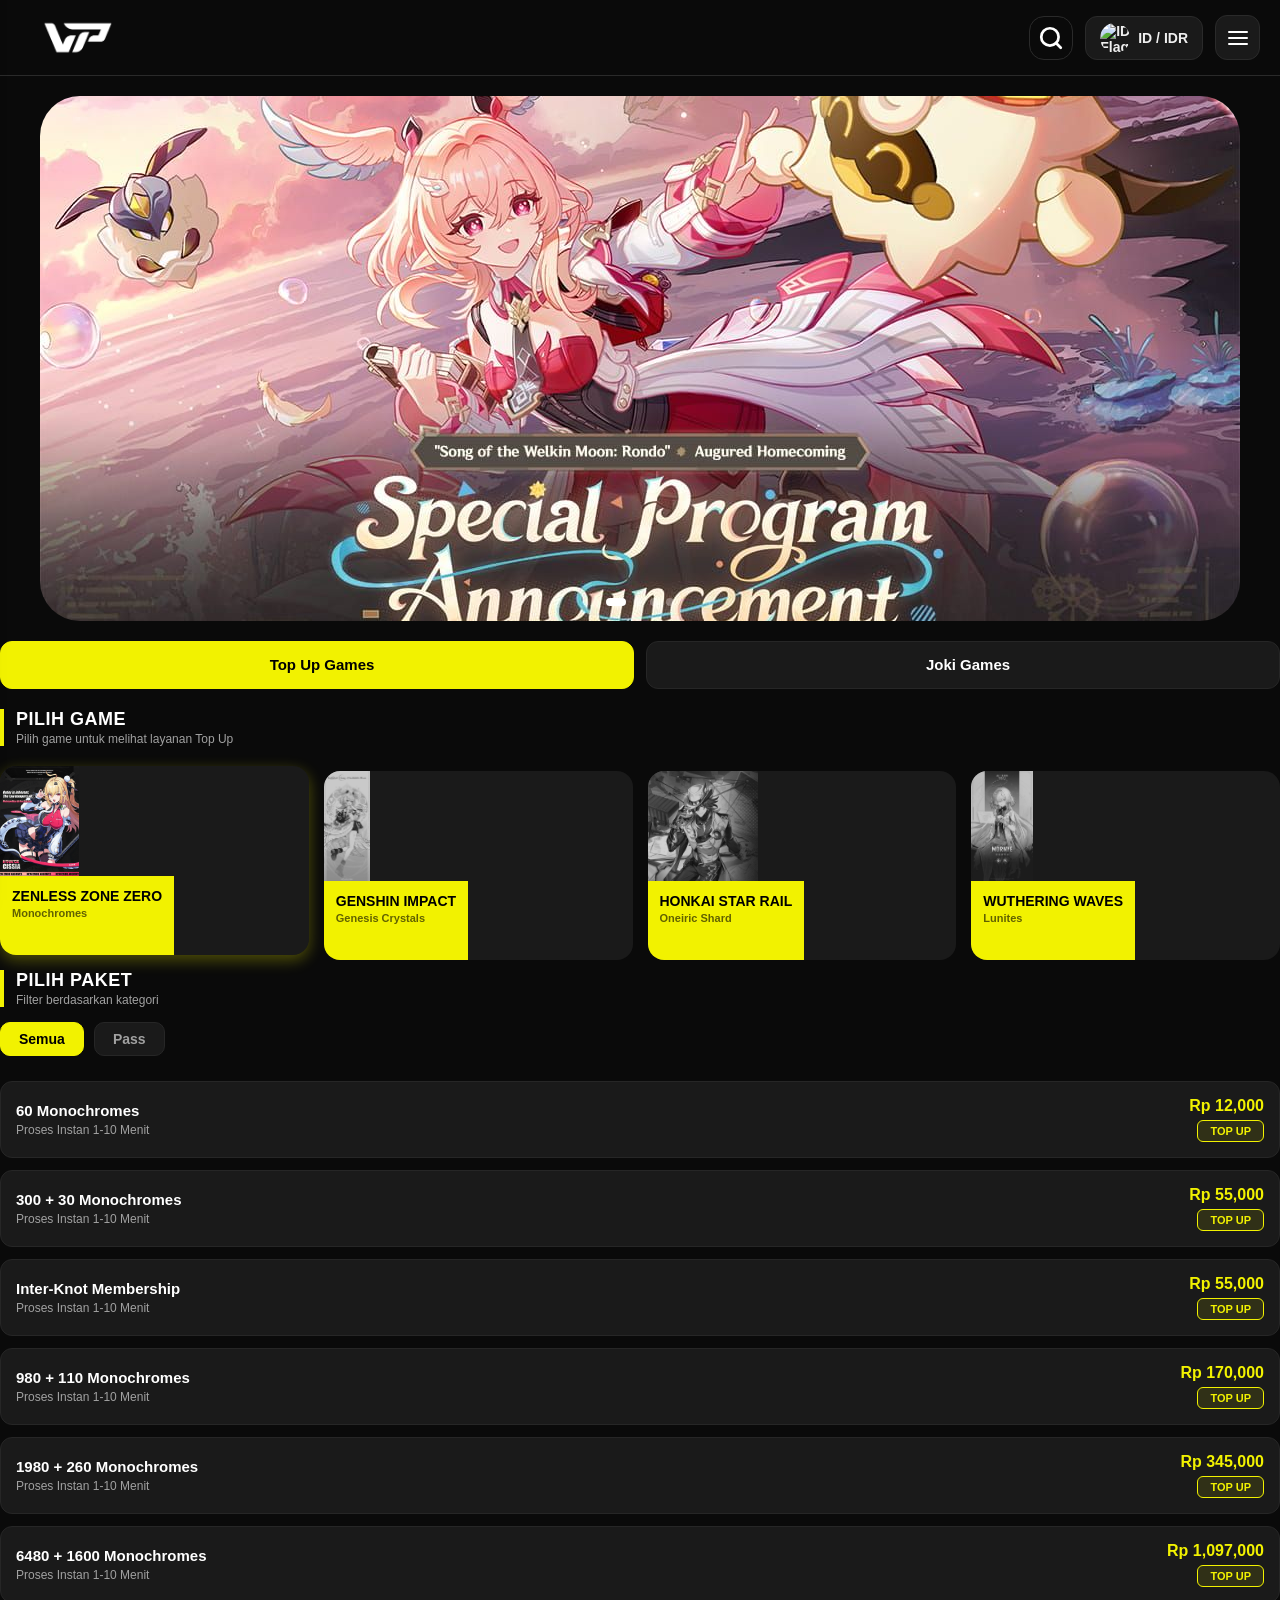
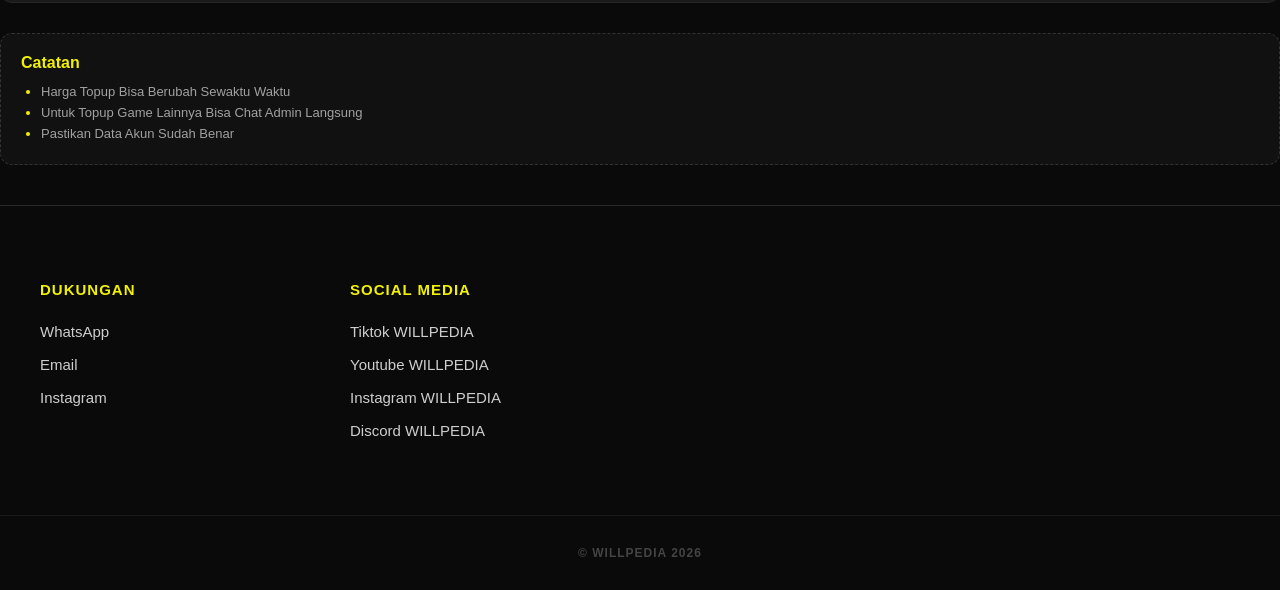
==== commit 008b9fce: "Add files via upload" ====
--- a/index.html
+++ b/index.html
@@ -5,7 +5,6 @@
 <meta name="viewport" content="width=device-width, initial-scale=1, maximum-scale=1.5, user-scalable=yes, viewport-fit=cover">
   <title>WILLPEDIA</title>
   <link rel="stylesheet" href="css/style.css">
-  <link rel="stylesheet" href="css/joki.css">
   <link rel="icon" type="image/png" href="assets/logo-willpedia.png">
 </head>
 <body>
@@ -66,6 +65,9 @@
     <a href="https://wa.me/6281357706121" target="_blank">
       <span>Hubungi CS</span>
       <i class="icon-cs"></i>
+    <a href="testimoni.html"_blank">
+      <span>Testimoni</span>
+      <i class="icon-cs"></i>
     </a>
     
     <div class="drawer-divider"></div>
--- a/css/style.css
+++ b/css/style.css
@@ -18,7 +18,7 @@
   display: flex;
   justify-content: space-between;
   align-items: center;
-  padding: 12px 20px;
+  padding: 15px 20px;
   background-color: var(--bg-dark);
   border-bottom: 1px solid var(--border-color);
   position: sticky;
@@ -35,7 +35,7 @@
 }
 
 .nav-brand img {
-  height: 32px;
+  height: 40px;
   width: auto;
 }
 
@@ -801,6 +801,66 @@
   z-index: -1;
   pointer-events: none; /* WAJIB: Agar partikel tidak menghalangi klik slider/tombol */
 }
+
+/* =========================================
+   PRE-FOOTER STYLE
+   ========================================= */
+.pre-footer {
+  background-color: var(--bg-dark); /* Tetap gelap sesuai tema */
+  padding: 60px 20px;
+  border-top: 1px solid var(--border-color);
+  margin-top: 40px;
+}
+
+.pre-footer-container {
+  max-width: 1200px;
+  margin: 0 auto;
+  display: grid;
+  grid-template-columns: repeat(2, 1fr); /* 2 Kolom di HP */
+  gap: 40px;
+}
+
+.footer-title {
+  color: #f2f200;
+  font-size: 15px;
+  font-weight: 800;
+  text-transform: uppercase;
+  margin-bottom: 25px;
+  letter-spacing: 1px;
+}
+
+.footer-links {
+  list-style: none;
+  padding: 0;
+  margin: 0;
+}
+
+.footer-links li {
+  margin-bottom: 15px;
+}
+
+.footer-links a {
+  color: #ffffff;
+  text-decoration: none;
+  font-size: 15px;
+  font-weight: 500;
+  transition: 0.3s;
+  opacity: 0.8;
+}
+
+.footer-links a:hover {
+  color: var(--accent-yellow);
+  opacity: 1;
+  padding-left: 5px; /* Efek geser dikit pas di-hover */
+}
+
+/* Responsif untuk Layar Besar */
+@media (min-width: 768px) {
+  .pre-footer-container {
+    grid-template-columns: repeat(4, 1fr); /* Jadi 4 kolom kalau di laptop */
+  }
+}
+
 /* FOOTER */
 footer {
   text-align: center;
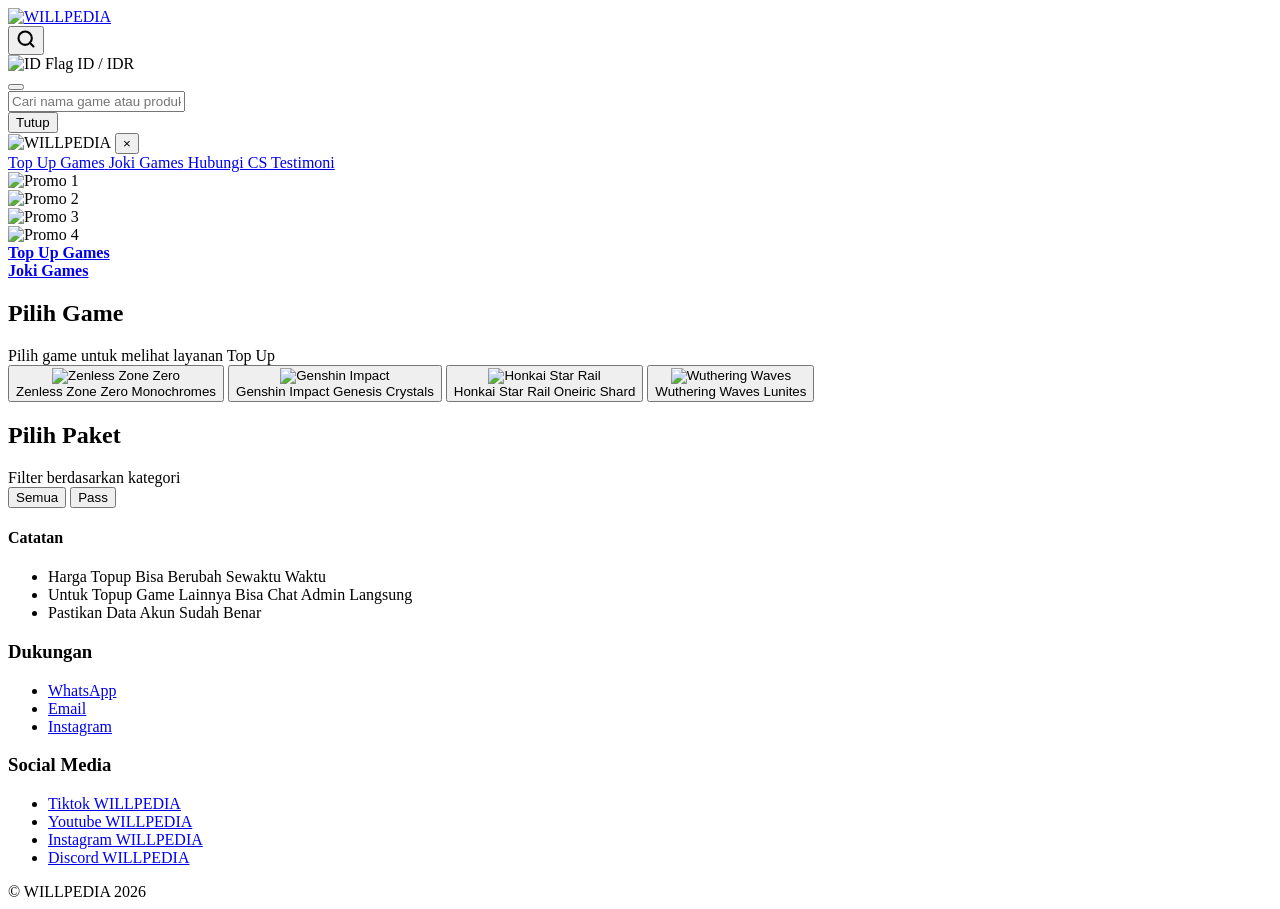
==== commit e4e3be20: "Add files via upload" ====
--- a/index.html
+++ b/index.html
@@ -5,13 +5,13 @@
 <meta name="viewport" content="width=device-width, initial-scale=1, maximum-scale=1.5, user-scalable=yes, viewport-fit=cover">
   <title>WILLPEDIA</title>
   <link rel="stylesheet" href="css/style.css">
-  <link rel="icon" type="image/png" href="assets/logo-willpedia.png">
+  <link rel="icon" type="image/png" href="assets/willpediaa.png">
 </head>
 <body>
   <div id="particles-js"></div>
 <header class="navbar">
   <a href="index.html" class="nav-brand">
-    <img src="assets/logo-willpedia.png" alt="WILLPEDIA">
+    <img src="assets/willpedia-navbar.png" alt="WILLPEDIA">
     <span class="brand-text"></span>
   </a>
 
@@ -49,7 +49,7 @@
 
 <aside id="drawer" class="drawer">
   <div class="drawer-header">
-    <img src="assets/logo-willpedia.png" alt="WILLPEDIA" class="drawer-logo">
+    <img src="assets/willpedia-navbar.png" alt="WILLPEDIA" class="drawer-logo">
     <button class="close-btn" id="closeDrawer" aria-label="Close Menu">&times;</button>
   </div>
 
@@ -62,14 +62,14 @@
       <span>Joki Games</span>
       <i class="icon-game"></i>
     </a>
-    <a href="https://wa.me/6281357706121" target="_blank">
+    <a href="https://wa.me/6281357706121">
       <span>Hubungi CS</span>
       <i class="icon-cs"></i>
-    <a href="testimoni.html"_blank">
+    </a>
+    <a href="testimoni.html">
       <span>Testimoni</span>
       <i class="icon-cs"></i>
     </a>
-    
     <div class="drawer-divider"></div>
   </nav>
 </aside>
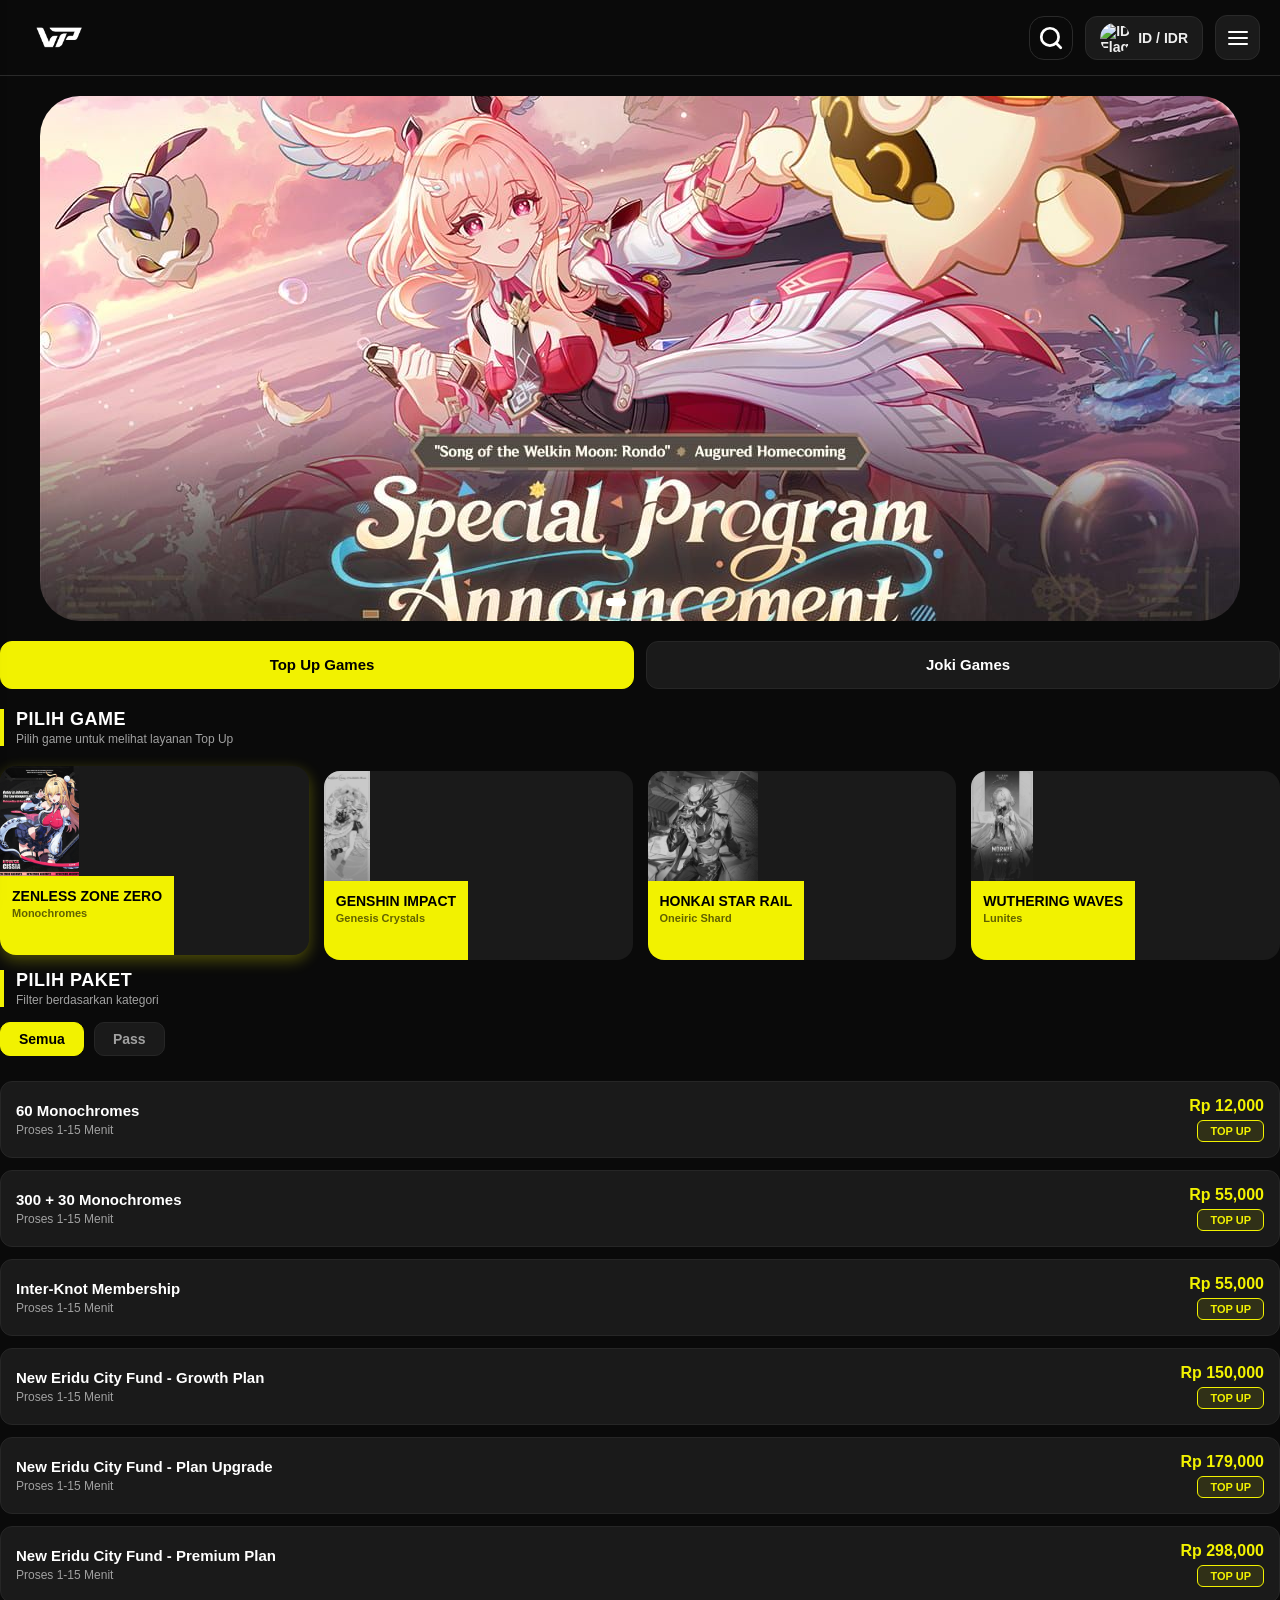
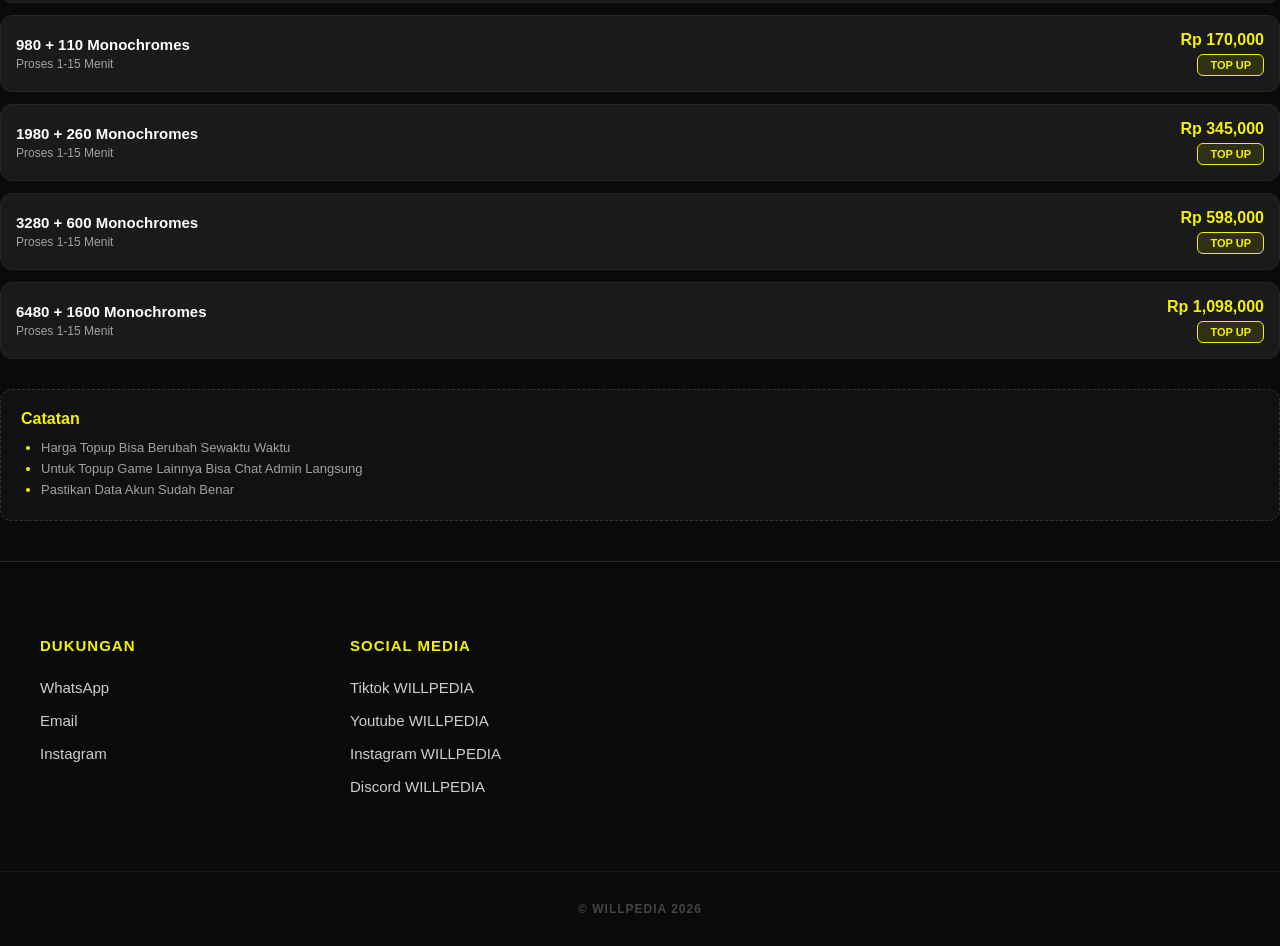
==== commit 22f75fbe: "Update index.html" ====
--- a/index.html
+++ b/index.html
@@ -196,7 +196,7 @@
       <h3 class="footer-title">Dukungan</h3>
       <ul class="footer-links">
         <li><a href="https://wa.me/6281357706121" target="_blank">WhatsApp</a></li>
-        <li><a href="willpedia.id@gmail.com">Email</a></li>
+        <li><a href="mailto:willpedia.id@gmail.com">Email</a></li>
         <li><a href="https://instagram.com/willpedia" target="_blank">Instagram</a></li>
       </ul>
     </div>
--- a/css/style.css
+++ b/css/style.css
@@ -0,0 +1,863 @@
+:root {
+  --bg-dark: #0a0a0a;
+  --card-dark: #121212;
+  --border-color: #2a2a2a;
+  --text-main: #ffffff;
+  --accent-yellow: #ffcc00;
+}
+
+body {
+  background-color: var(--bg-dark);
+  color: var(--text-main);
+  margin: 0;
+  font-family: 'Inter', sans-serif;
+}
+
+/* NAVBAR STYLE */
+.navbar {
+  display: flex;
+  justify-content: space-between;
+  align-items: center;
+  padding: 15px 20px;
+  background-color: var(--bg-dark);
+  border-bottom: 1px solid var(--border-color);
+  position: sticky;
+  top: 0;
+  z-index: 1000;
+}
+
+/* Container Logo dan Teks */
+.nav-brand {
+  display: flex;
+  align-items: center;
+  gap: 10px; /* Jarak antara logo dan teks */
+  text-decoration: none;
+}
+
+.nav-brand img {
+  height: 27px !important;
+  width: auto;
+}
+
+/* Responsive: Sembunyikan teks di layar sangat kecil jika terlalu penuh */
+@media (max-width: 360px) {
+  .brand-text {
+    display: none;
+  }
+}
+
+.nav-right {
+  display: flex;
+  align-items: center;
+  gap: 12px;
+}
+
+/* Tombol Search Melingkar */
+.nav-icon-btn {
+  background: transparent;
+  border: 1px solid var(--border-color);
+  border-radius: 15px;
+  padding: 8px;
+  color: white;
+  cursor: pointer;
+  display: flex;
+  align-items: center;
+  justify-content: center;
+  transition: 0.3s;
+}
+
+.nav-icon-btn svg {
+  width: 26px !important; /* Ukuran ikon SVG di dalam box */
+  height: 26px !important;
+}
+
+.nav-icon-btn:hover {
+  background: rgba(255,255,255,0.1);
+}
+
+/* Region Selector (ID / IDR) */
+.region-selector {
+  display: flex;
+  align-items: center;
+  gap: 8px;
+  background-color: #1a1a1a;
+  border: 1px solid var(--border-color);
+  padding: 6px 14px;
+  border-radius: 12px;
+  font-size: 14px;
+  font-weight: 600;
+  color: #efefef;
+}
+
+.flag-icon {
+  width: 30px;
+  height: 30px;
+  border-radius: 50%;
+  object-fit: cover;
+}
+
+/* CONTAINER UTAMA SEARCH OVERLAY */
+.search-results-overlay {
+  display: none;
+  position: fixed;
+  top: 0;
+  left: 0;
+  width: 100%;
+  height: 100%;
+  background: rgba(0, 0, 0, 0.95); /* Latar gelap pekat */
+  z-index: 2000;
+  padding: 40px 20px;
+  overflow-y: auto;
+  backdrop-filter: blur(5px); /* Efek blur di belakang overlay */
+}
+
+.search-results-overlay.active {
+  display: flex !important;
+  flex-direction: column;
+  align-items: center;
+}
+
+/* KOTAK PENCARIAN (INPUT) */
+.search-results-overlay {
+  display: none;
+  position: fixed;
+  top: 0;
+  left: 0;
+  width: 100%;
+  height: 100%;
+  background: rgba(0, 0, 0, 0.98); /* Hitam pekat sesuai referensi */
+  z-index: 2000;
+  padding: 15px; /* Padding kecil agar tidak memakan ruang di mobile */
+  overflow-y: auto;
+  box-sizing: border-box;
+}
+
+#topupSearch {
+  width: 100%;
+  box-sizing: border-box; /* WAJIB: Agar padding tidak merusak lebar */
+  padding: 12px 18px;
+  background: #111;
+  border: 2px solid #f2f200; /* Border kuning sesuai gambar */
+  border-radius: 10px;
+  color: white;
+  font-size: 16px; /* Ukuran pas agar tidak auto-zoom di iPhone */
+  outline: none;
+}
+
+#topupSearch:focus {
+  border-color: #f2f200; /* Warna kuning saat diketik */
+  box-shadow: 0 0 15px rgba(242, 242, 0, 0.2);
+}
+
+/* LIST HASIL PENCARIAN */
+.search-results-list {
+  width: 100%;
+  margin-top: 5px;
+  background: transparent;
+}
+
+.search-item {
+  background: #111;
+  border: 1px solid #222;
+  border-radius: 12px;
+  padding: 15px;
+  margin-bottom: 12px;
+  display: flex;
+  justify-content: space-between;
+  align-items: center;
+  cursor: pointer;
+  transition: 0.2s;
+}
+
+.search-item:hover {
+  background: #222;
+  border-color: #f2f200;
+  transform: translateY(-2px);
+}
+
+.item-info .game-tag {
+  color: #f2f200;
+  font-size: 10px;
+  font-weight: 700;
+  text-transform: uppercase;
+  display: block;
+  margin-bottom: 4px;
+}
+
+.item-info .item-name {
+  color: #fff;
+  font-weight: 600;
+  font-size: 15px;
+}
+
+.search-item .item-price {
+  color: #f2f200;
+  font-weight: 800;
+  font-size: 16px;
+}
+
+/* TOMBOL TUTUP */
+.close-search-btn {
+  background: #f2f200;
+  color: #000;
+  border: none;
+  padding: 10px 25px;
+  border-radius: 10px;
+  font-weight: 700;
+  cursor: pointer;
+  margin-top: 20px;
+  align-self: center;
+  transition: 0.2s;
+}
+
+.close-search-btn:hover {
+  transform: scale(1.05);
+  background: #fff;
+}
+
+@keyframes fadeIn {
+  from { opacity: 0; }
+  to { opacity: 1; }
+}
+
+.game-tag {
+  display: block;
+  font-size: 10px;
+  color: #f2f200;
+  text-transform: uppercase;
+  margin-bottom: 4px;
+}
+
+/* Pastikan tombol search berada di lapisan paling depan dan bisa diklik */
+#searchBtn {
+  position: relative;
+  z-index: 1001 !important;
+  cursor: pointer !important;
+  pointer-events: auto !important;
+}
+
+/* ITEM HASIL SEARCH (Responsive) */
+.search-item-modern {
+  display: flex;
+  align-items: center;
+  padding: 12px 5px;
+  border-bottom: 1px solid rgba(255, 255, 255, 0.05);
+  width: 100%;
+}
+
+.search-item-modern:hover {
+  background: rgba(255, 255, 255, 0.05);
+}
+
+.search-item-left {
+  display: flex;
+  align-items: center;
+  gap: 15px;
+}
+
+.search-item-image {
+  width: 48px; /* Ukuran ikon lebih ringkas untuk mobile */
+  height: 48px;
+  flex-shrink: 0;
+  margin-right: 12px;
+}
+
+.search-item-image img {
+  width: 100%;
+  height: 100%;
+  border-radius: 10px;
+  object-fit: cover;
+}
+
+/* Efek lengkungan kuning di bawah gambar seperti di screenshot */
+.search-item-image::after {
+  content: "";
+  position: absolute;
+  bottom: -2px;
+  left: 0;
+  width: 100%;
+  height: 20px;
+  background: linear-gradient(to top, rgba(242, 242, 0, 0.4), transparent);
+  border-radius: 0 0 18px 18px;
+  pointer-events: none;
+}
+
+/* Tipografi Teks */
+.search-item-details {
+  display: flex;
+  flex-direction: column;
+}
+
+.search-game-name {
+  font-size: 16px;
+  font-weight: 700;
+  color: #ffffff;
+}
+
+/* Highlight kata "Genshin" jika ada (opsional) */
+.search-game-name::first-word {
+  color: #f2f200;
+}
+
+.search-game-dev {
+  font-size: 11px;
+  color: #4da6ff;
+  font-weight: 600;
+}
+
+/* Perbaikan Input Search agar melengkung seperti gambar */
+#topupSearch {
+  border-radius: 12px;
+  background: #121212;
+  border: 2px solid #f2f200; /* Border kuning tegas */
+  padding: 12px 18px;
+}
+
+/* Pastikan container search container terlihat */
+.search-container {
+  position: relative;
+  z-index: 1501;
+  padding: 20px;
+}
+
+/* Menu Hamburger Modern */
+.menu-btn-modern {
+  background: #1a1a1a;
+  border: 1px solid var(--border-color);
+  border-radius: 12px;
+  width: 45px;
+  height: 45px;
+  display: flex;
+  flex-direction: column;
+  justify-content: center;
+  align-items: center;
+  gap: 4px;
+  cursor: pointer;
+}
+
+.menu-btn-modern span {
+  display: block;
+  width: 20px;
+  height: 2px;
+  background-color: white;
+  border-radius: 2px;
+}
+
+/* RESPONSIVE */
+@media (max-width: 480px) {
+  .region-selector span {
+    display: none; /* Sembunyikan teks di HP kecil, sisakan bendera */
+  }
+  .region-selector {
+    padding: 6px 10px;
+  }
+}
+
+
+
+
+
+
+/* CONTAINER UTAMA */
+.slider {
+  width: 100%;
+  max-width: 1200px;
+  margin: 20px auto;
+  overflow: hidden; /* WAJIB: Memotong sisa gambar agar tidak ngintip */
+  position: relative;
+  border-radius: 40px;
+  z-index: 1; /* Pastikan di atas partikel */
+}
+
+.slides-track {
+  display: flex;
+  width: 400%; /* UBAH KE 400% karena hanya ada 4 gambar */
+  transition: transform 0.7s cubic-bezier(0.4, 0, 0.2, 1);
+  will-change: transform;
+}
+
+.slide {
+  width: 25%; /* UBAH KE 25% (100 / 4 gambar) */
+  flex-shrink: 0;
+}
+
+.slide img {
+  width: 100%;
+  aspect-ratio: 16 / 7;
+  object-fit: cover;
+  display: block;
+}
+
+/* Sembunyikan tombol navigasi jika masih ada di CSS lama */
+.prev-btn, .next-btn {
+  display: none;
+}
+
+/* DOTS INDIKATOR (Tetap dipertahankan agar user tahu ada slide lain) */
+.slider-dots {
+  position: absolute;
+  bottom: 15px;
+  left: 50%;
+  transform: translateX(-50%);
+  display: flex;
+  gap: 8px;
+}
+
+.dot {
+  width: 8px;
+  height: 8px;
+  background: rgba(255, 255, 255, 0.3);
+  border-radius: 50%;
+  cursor: pointer;
+}
+
+.dot.active {
+  background: #fff;
+  width: 20px;
+  border-radius: 10px;
+}
+
+
+
+
+
+/* DRAWER BASE - PINDAH KE KIRI */
+.drawer {
+  position: fixed;
+  top: 0;
+  left: -300px; /* Sembunyi di luar layar sebelah kiri */
+  width: 280px;
+  height: 100%;
+  background-color: #3b3a4a; /* Warna ungu gelap sesuai gambar referensi */
+  z-index: 2000;
+  transition: left 0.3s ease; /* Animasi geser dari kiri */
+  display: flex;
+  flex-direction: column;
+  box-shadow: 5px 0 15px rgba(0,0,0,0.5);
+}
+
+/* KETIKA AKTIF - GESER KE POSISI 0 */
+.drawer.active {
+  left: 0; /* Muncul dari kiri ke kanan */
+}
+
+/* HEADER DALAM DRAWER */
+.drawer-header {
+  padding: 20px;
+  display: flex;
+  justify-content: space-between;
+  align-items: center;
+  border-bottom: 1px solid rgba(255,255,255,0.1);
+}
+
+/* Menyesuaikan Logo dan Tombol Close di Header */
+.drawer-logo {
+  height: 32px;
+}
+
+.close-btn {
+  background: none;
+  border: none;
+  color: white;
+  font-size: 28px;
+  cursor: pointer;
+  line-height: 1;
+}
+
+/* MENU LIST */
+.drawer-menu {
+  display: flex;
+  flex-direction: column;
+  padding: 10px 0;
+}
+
+.drawer-menu a {
+  display: flex;
+  justify-content: space-between; 
+  align-items: center;
+  padding: 16px 20px;
+  color: #e0e0e0;
+  text-decoration: none;
+  font-weight: 500;
+  font-size: 15px;
+  border-bottom: 1px solid rgba(255,255,255,0.02);
+  transition: 0.2s;
+}
+
+.drawer-menu a:hover {
+  background: rgba(255,255,255,0.05);
+}
+
+/* Ikon di sisi kanan sesuai gambar referensi */
+.drawer-menu a i {
+  font-size: 18px;
+  opacity: 0.7;
+}
+
+
+
+/* Container Grid */
+.joki-grid {
+  display: grid;
+  grid-template-columns: repeat(2, 1fr); /* 2 kolom di HP agar pas */
+  gap: 15px;
+  padding: 10px 0;
+}
+
+/* Card Style */
+.joki-card {
+  background: #1a1a1a;
+  border: none;
+  padding: 0;
+  border-radius: 16px;
+  overflow: hidden;
+  cursor: pointer;
+  display: flex;
+  flex-direction: column;
+  transition: all 0.3s ease;
+}
+
+/* Gambar Bagian Atas */
+.card-image {
+  height: 110px;
+  overflow: hidden;
+  background: #222;
+}
+
+.card-image img {
+  width: 100%;
+  height: 100%;
+  object-fit: cover;
+  filter: grayscale(100%); /* Efek Hitam Putih */
+  opacity: 0.8;
+  transition: 0.3s ease;
+  object-position: 50% 20%; /* Fokus ke tengah gambar */
+}
+
+/* Info Bagian Bawah (Kuning) */
+.card-info {
+  background-color: #f2f200; /* Kuning Terang */
+  padding: 12px;
+  text-align: left;
+  min-height: 55px;
+}
+
+.joki-title {
+  display: block;
+  color: #000;
+  font-weight: 800;
+  font-size: 14px;
+  text-transform: uppercase;
+  line-height: 1.2;
+}
+
+.joki-sub {
+  display: block;
+  color: rgba(0,0,0,0.6);
+  font-size: 11px;
+  font-weight: 600;
+  margin-top: 2px;
+}
+
+/* State Saat Dipilih (Active) */
+.joki-card.active {
+  transform: translateY(-5px);
+  box-shadow: 0 5px 15px rgba(242, 242, 0, 0.3);
+}
+
+.joki-card.active .card-image img {
+  filter: grayscale(0%); /* Gambar jadi berwarna kembali */
+  opacity: 1;
+}
+
+/* Tambahan: Responsif Tablet/Desktop */
+@media (min-width: 768px) {
+  .joki-grid {
+    grid-template-columns: repeat(4, 1fr);
+  }
+}
+
+
+
+
+/* CONTAINER MENU UTAMA */
+.main-menu {
+  display: flex;
+  gap: 12px;
+  margin: 20px 0;
+}
+
+/* KARTU MENU (TOP UP / JOKI) */
+.main-card {
+  flex: 1;
+  display: flex;
+  align-items: center;
+  justify-content: center;
+  gap: 10px;
+  padding: 14px;
+  background-color: #1a1a1a; /* Gelap sesuai navbar */
+  border: 1px solid #262626;
+  border-radius: 12px;
+  text-decoration: none;
+  transition: all 0.3s ease;
+}
+
+.main-card .menu-icon {
+  font-size: 20px;
+}
+
+.main-card .menu-text strong {
+  color: #ffffff;
+  font-size: 15px;
+  font-weight: 600;
+}
+
+/* STATE AKTIF (Menu yang sedang dibuka) */
+.main-card.active {
+  background-color: #f2f200; /* Kuning terang */
+  border-color: #f2f200;
+}
+
+.main-card.active .menu-text strong {
+  color: #000000; /* Teks jadi hitam di background kuning */
+}
+
+.main-card:hover:not(.active) {
+  background-color: #252525;
+}
+
+
+
+/* HEADER SEKSI */
+.section-head {
+  margin-bottom: 15px;
+  border-left: 4px solid #f2f200; /* Aksen kuning di samping judul */
+  padding-left: 12px;
+}
+
+.section-head h2 {
+  font-size: 18px;
+  font-weight: 700;
+  color: #ffffff;
+  margin: 0;
+  text-transform: uppercase;
+  letter-spacing: 0.5px;
+}
+
+.section-head .hint {
+  font-size: 12px;
+  color: #a1a1a1;
+  display: block;
+  margin-top: 2px;
+}
+
+/* FILTER CHIPS */
+.chip-row {
+  display: flex;
+  gap: 10px;
+  margin-bottom: 20px;
+  overflow-x: auto;
+  padding-bottom: 5px;
+}
+
+.chip {
+  background: #1a1a1a;
+  border: 1px solid #262626;
+  color: #a1a1a1;
+  padding: 8px 18px;
+  border-radius: 10px;
+  font-size: 14px;
+  font-weight: 600;
+  cursor: pointer;
+  white-space: nowrap;
+  transition: 0.3s;
+}
+
+.chip.active {
+  background: #f2f200; /* Kuning sesuai tema */
+  color: #000;
+  border-color: #f2f200;
+}
+
+/* ITEM LIST (Daftar Produk) */
+.item-list {
+  display: grid;
+  grid-template-columns: 1fr; /* Satu kolom di HP agar informatif */
+  gap: 12px;
+}
+
+.item-card {
+  background: #1a1a1a;
+  border: 1px solid #262626;
+  border-radius: 12px;
+  padding: 15px;
+  display: flex;
+  justify-content: space-between;
+  align-items: center;
+  transition: 0.2s;
+  cursor: pointer;
+}
+
+.item-card:hover {
+  border-color: #f2f200;
+}
+
+.item-left {
+  display: flex;
+  flex-direction: column;
+  gap: 4px;
+}
+
+.item-name {
+  color: #ffffff;
+  font-weight: 700;
+  font-size: 15px;
+}
+
+.item-desc {
+  color: #a1a1a1;
+  font-size: 12px;
+}
+
+.item-right {
+  text-align: right;
+}
+
+.item-price {
+  display: block;
+  color: #f2f200; /* Harga warna kuning agar menonjol */
+  font-weight: 800;
+  font-size: 16px;
+  margin-bottom: 5px;
+}
+
+.btn-order-small {
+  background: rgba(242, 242, 0, 0.1);
+  color: #f2f200;
+  border: 1px solid #f2f200;
+  padding: 4px 12px;
+  border-radius: 6px;
+  font-size: 11px;
+  font-weight: 700;
+  text-transform: uppercase;
+}
+
+/* SEKSI CATATAN */
+.note {
+  margin-top: 30px;
+  margin-bottom: 20px;
+}
+
+.note-card {
+  background: #111;
+  border: 1px dashed #333; /* Border putus-putus agar estetik */
+  border-radius: 12px;
+  padding: 20px;
+}
+
+.note-card h4 {
+  color: #f2f200;
+  margin-top: 0;
+  margin-bottom: 10px;
+  font-size: 16px;
+  display: flex;
+  align-items: center;
+  gap: 8px;
+}
+
+.note-card h4::before {
+  font-size: 14px;
+}
+
+.note-card ul {
+  margin: 0;
+  padding-left: 20px;
+  color: #a1a1a1;
+  font-size: 13px;
+  line-height: 1.6;
+}
+
+.note-card li::marker {
+  color: #f2f200; /* Titik list warna kuning */
+}
+
+#particles-js {
+  position: fixed;
+  top: 0;
+  left: 0;
+  width: 100%;
+  height: 100%;
+  background-color: #0a0a0a;
+  z-index: -1;
+  pointer-events: none; /* WAJIB: Agar partikel tidak menghalangi klik slider/tombol */
+}
+
+/* =========================================
+   PRE-FOOTER STYLE
+   ========================================= */
+.pre-footer {
+  background-color: var(--bg-dark); /* Tetap gelap sesuai tema */
+  padding: 60px 20px;
+  border-top: 1px solid var(--border-color);
+  margin-top: 40px;
+}
+
+.pre-footer-container {
+  max-width: 1200px;
+  margin: 0 auto;
+  display: grid;
+  grid-template-columns: repeat(2, 1fr); /* 2 Kolom di HP */
+  gap: 40px;
+}
+
+.footer-title {
+  color: #f2f200;
+  font-size: 15px;
+  font-weight: 800;
+  text-transform: uppercase;
+  margin-bottom: 25px;
+  letter-spacing: 1px;
+}
+
+.footer-links {
+  list-style: none;
+  padding: 0;
+  margin: 0;
+}
+
+.footer-links li {
+  margin-bottom: 15px;
+}
+
+.footer-links a {
+  color: #ffffff;
+  text-decoration: none;
+  font-size: 15px;
+  font-weight: 500;
+  transition: 0.3s;
+  opacity: 0.8;
+}
+
+.footer-links a:hover {
+  color: var(--accent-yellow);
+  opacity: 1;
+  padding-left: 5px; /* Efek geser dikit pas di-hover */
+}
+
+/* Responsif untuk Layar Besar */
+@media (min-width: 768px) {
+  .pre-footer-container {
+    grid-template-columns: repeat(4, 1fr); /* Jadi 4 kolom kalau di laptop */
+  }
+}
+
+/* FOOTER */
+footer {
+  text-align: center;
+  padding: 30px 20px;
+  color: #444;
+  font-size: 12px;
+  font-weight: 600;
+  letter-spacing: 1px;
+  border-top: 1px solid #1a1a1a;
+}
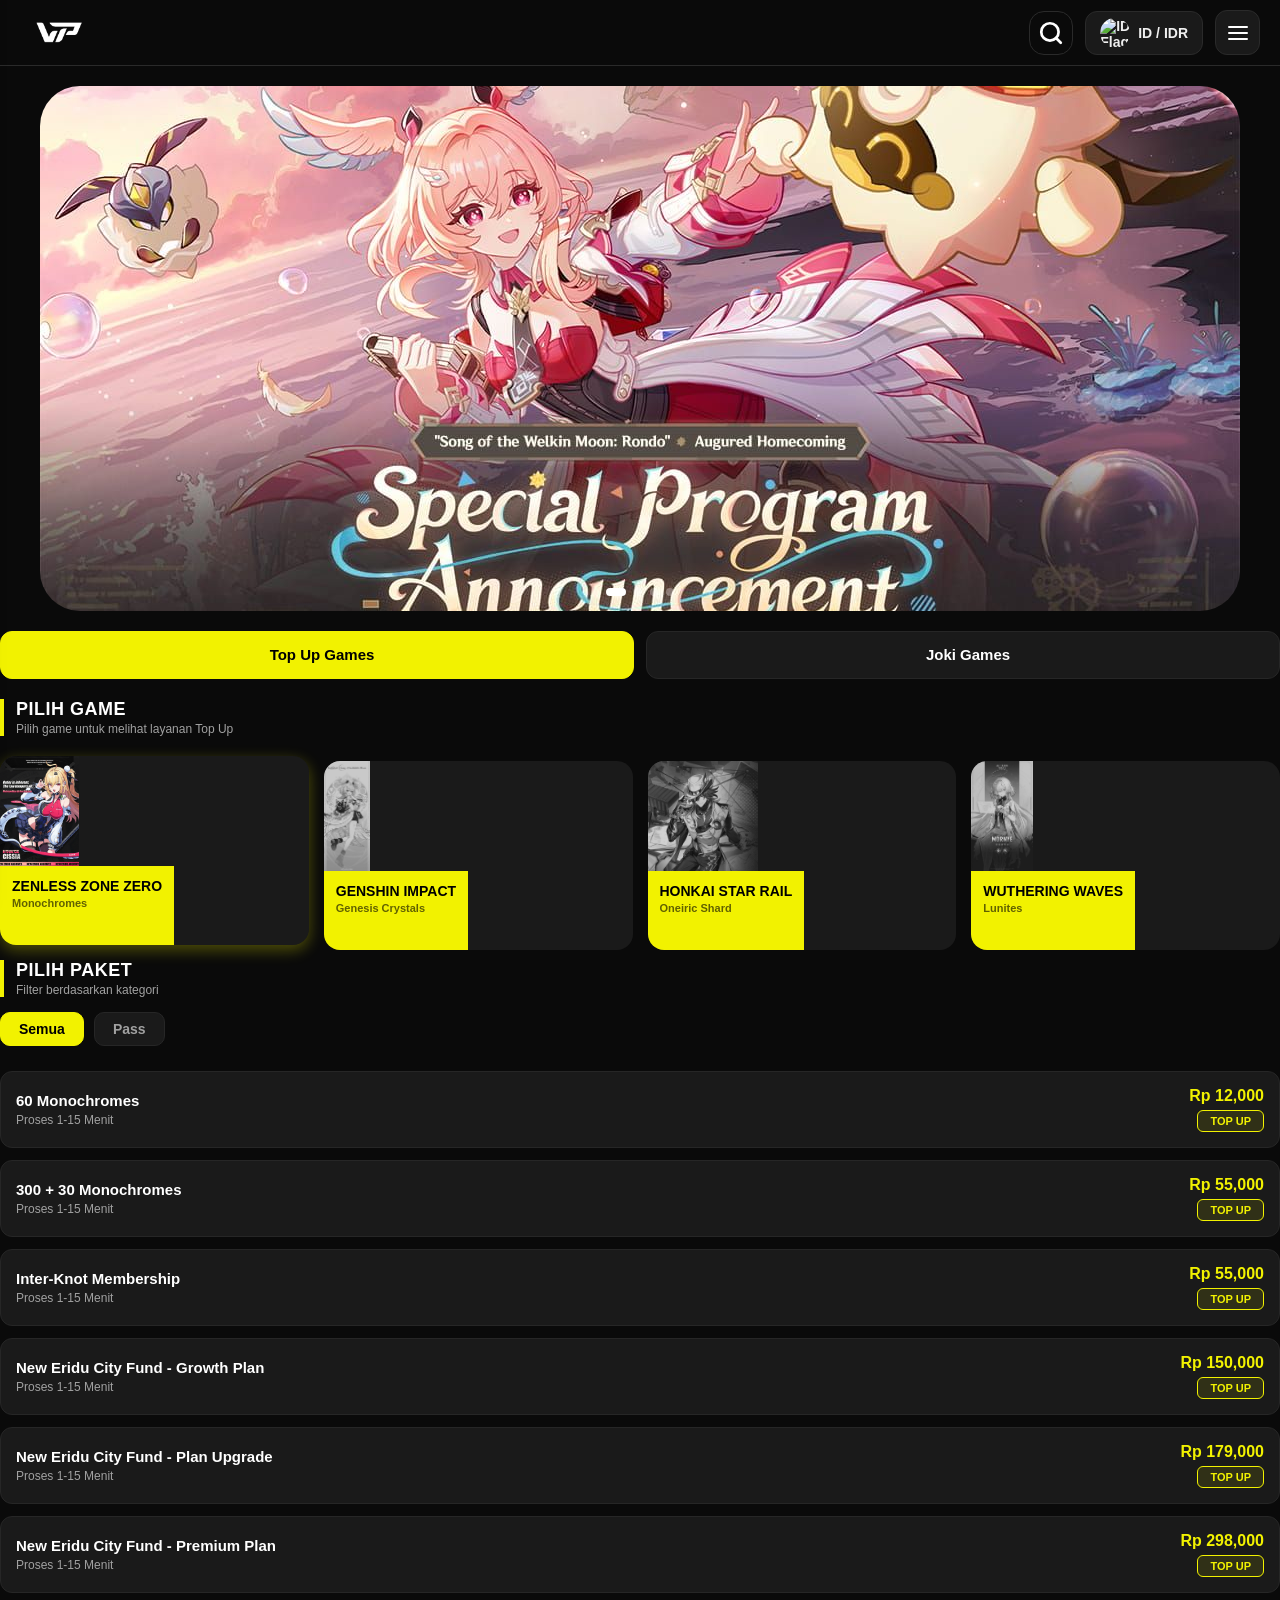
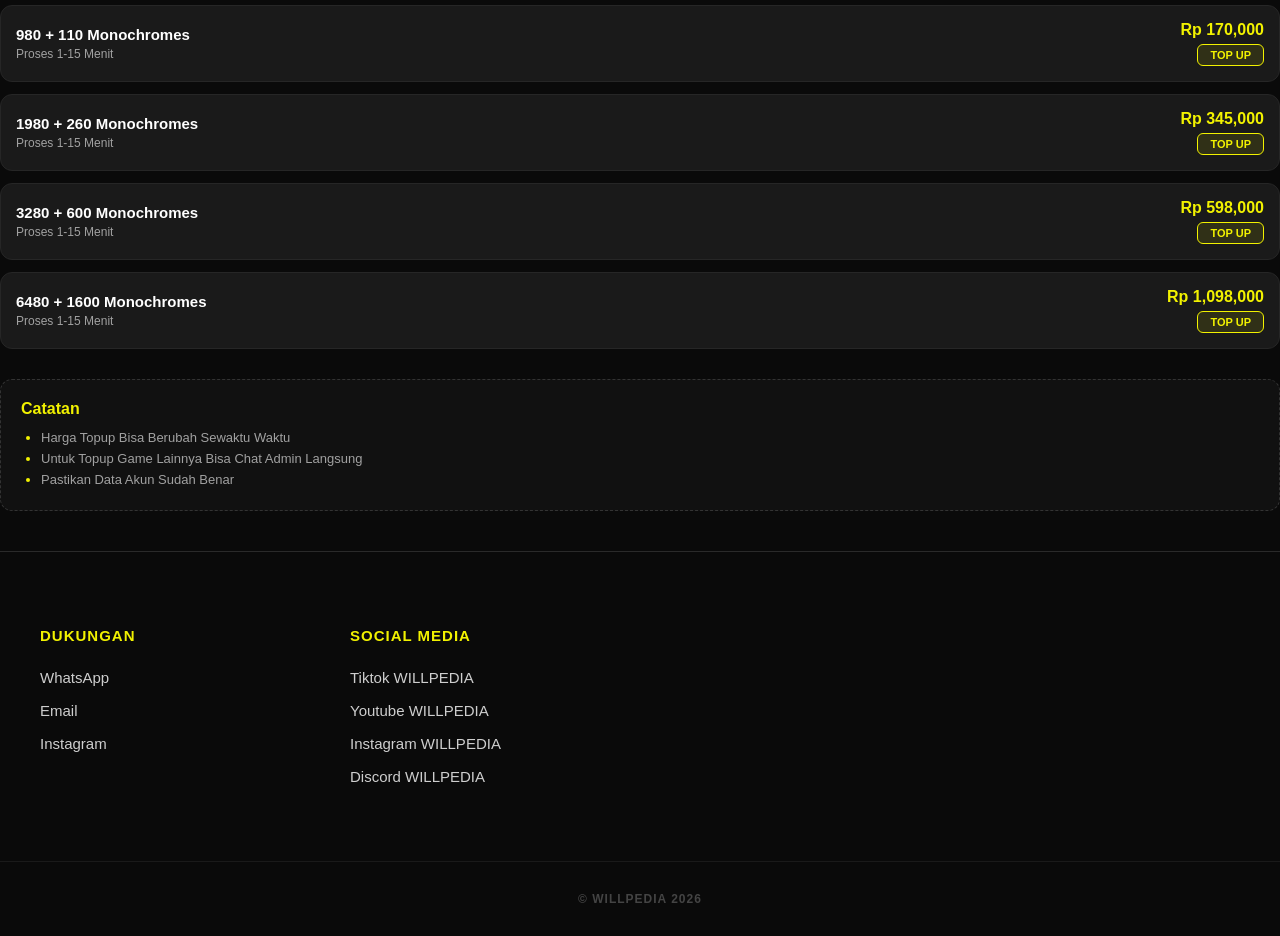
==== commit 5705f8f5: "Add files via upload" ====
--- a/css/style.css
+++ b/css/style.css
@@ -18,7 +18,7 @@
   display: flex;
   justify-content: space-between;
   align-items: center;
-  padding: 15px 20px;
+  padding: 10px 20px;
   background-color: var(--bg-dark);
   border-bottom: 1px solid var(--border-color);
   position: sticky;
@@ -96,104 +96,113 @@
   object-fit: cover;
 }
 
-/* CONTAINER UTAMA SEARCH OVERLAY */
+/* =========================================
+   SEARCH DROPDOWN SYSTEM (FIXED)
+   ========================================= */
+
 .search-results-overlay {
   display: none;
   position: fixed;
-  top: 0;
-  left: 0;
-  width: 100%;
-  height: 100%;
-  background: rgba(0, 0, 0, 0.95); /* Latar gelap pekat */
-  z-index: 2000;
-  padding: 40px 20px;
+  top: 75px; /* Tepat di bawah navbar */
+  left: 50%;
+  transform: translateX(-50%);
+  width: 95%;
+  max-width: 600px;
+  max-height: 80vh;
+  background: rgba(20, 20, 20, 0.96); /* Gelap transparan */
+  backdrop-filter: blur(12px);
+  -webkit-backdrop-filter: blur(12px);
+  z-index: 1500;
+  border: 1px solid rgba(255, 255, 255, 0.1);
+  border-radius: 16px;
   overflow-y: auto;
-  backdrop-filter: blur(5px); /* Efek blur di belakang overlay */
+  box-shadow: 0 20px 40px rgba(0,0,0,0.7);
+  padding: 15px;
+  box-sizing: border-box;
 }
 
 .search-results-overlay.active {
-  display: flex !important;
-  flex-direction: column;
-  align-items: center;
-}
-
-/* KOTAK PENCARIAN (INPUT) */
-.search-results-overlay {
-  display: none;
-  position: fixed;
-  top: 0;
-  left: 0;
-  width: 100%;
-  height: 100%;
-  background: rgba(0, 0, 0, 0.98); /* Hitam pekat sesuai referensi */
-  z-index: 2000;
-  padding: 15px; /* Padding kecil agar tidak memakan ruang di mobile */
-  overflow-y: auto;
-  box-sizing: border-box;
+  display: block !important;
+  animation: dropdownFade 0.3s ease-out;
+}
+
+@keyframes dropdownFade {
+  from { opacity: 0; transform: translate(-50%, -15px); }
+  to { opacity: 1; transform: translate(-50%, 0); }
 }
 
 #topupSearch {
   width: 100%;
-  box-sizing: border-box; /* WAJIB: Agar padding tidak merusak lebar */
+  box-sizing: border-box;
   padding: 12px 18px;
   background: #111;
-  border: 2px solid #f2f200; /* Border kuning sesuai gambar */
-  border-radius: 10px;
+  border: 2px solid #f2f200;
+  border-radius: 12px;
   color: white;
-  font-size: 16px; /* Ukuran pas agar tidak auto-zoom di iPhone */
+  font-size: 16px;
   outline: none;
+  margin-bottom: 15px;
 }
 
 #topupSearch:focus {
-  border-color: #f2f200; /* Warna kuning saat diketik */
+  border-color: #f2f200;
   box-shadow: 0 0 15px rgba(242, 242, 0, 0.2);
 }
 
 /* LIST HASIL PENCARIAN */
 .search-results-list {
   width: 100%;
-  margin-top: 5px;
   background: transparent;
 }
 
 .search-item {
-  background: #111;
-  border: 1px solid #222;
-  border-radius: 12px;
-  padding: 15px;
-  margin-bottom: 12px;
-  display: flex;
-  justify-content: space-between;
-  align-items: center;
+  display: flex;
+  align-items: center;
+  padding: 12px;
+  background: transparent;
+  border-bottom: 1px solid rgba(255, 255, 255, 0.05);
   cursor: pointer;
   transition: 0.2s;
+  justify-content: flex-start;
 }
 
 .search-item:hover {
-  background: #222;
-  border-color: #f2f200;
-  transform: translateY(-2px);
-}
-
-.item-info .game-tag {
-  color: #f2f200;
-  font-size: 10px;
-  font-weight: 700;
-  text-transform: uppercase;
-  display: block;
-  margin-bottom: 4px;
+  background: rgba(255, 255, 255, 0.05);
+  transform: translateX(5px);
+}
+
+.search-item img {
+  width: 48px;
+  height: 48px;
+  border-radius: 10px;
+  object-fit: cover;
+  flex-shrink: 0;
+}
+
+.item-info {
+  display: flex;
+  flex-direction: column;
+  margin-left: 15px;
 }
 
 .item-info .item-name {
   color: #fff;
-  font-weight: 600;
+  font-weight: 700;
   font-size: 15px;
 }
 
+.item-info .game-tag {
+  color: #a1a1a1;
+  font-size: 11px;
+  text-transform: none;
+  margin-bottom: 2px;
+}
+
 .search-item .item-price {
+  margin-left: auto; /* Dorong harga ke kanan */
   color: #f2f200;
   font-weight: 800;
-  font-size: 16px;
+  font-size: 15px;
 }
 
 /* TOMBOL TUTUP */
@@ -205,8 +214,11 @@
   border-radius: 10px;
   font-weight: 700;
   cursor: pointer;
-  margin-top: 20px;
-  align-self: center;
+  margin-top: 15px;
+  display: block;
+  width: fit-content;
+  margin-left: auto;
+  margin-right: auto;
   transition: 0.2s;
 }
 
@@ -215,109 +227,12 @@
   background: #fff;
 }
 
-@keyframes fadeIn {
-  from { opacity: 0; }
-  to { opacity: 1; }
-}
-
-.game-tag {
-  display: block;
-  font-size: 10px;
-  color: #f2f200;
-  text-transform: uppercase;
-  margin-bottom: 4px;
-}
-
-/* Pastikan tombol search berada di lapisan paling depan dan bisa diklik */
+/* Pastikan tombol search di navbar bisa diklik */
 #searchBtn {
   position: relative;
   z-index: 1001 !important;
   cursor: pointer !important;
   pointer-events: auto !important;
-}
-
-/* ITEM HASIL SEARCH (Responsive) */
-.search-item-modern {
-  display: flex;
-  align-items: center;
-  padding: 12px 5px;
-  border-bottom: 1px solid rgba(255, 255, 255, 0.05);
-  width: 100%;
-}
-
-.search-item-modern:hover {
-  background: rgba(255, 255, 255, 0.05);
-}
-
-.search-item-left {
-  display: flex;
-  align-items: center;
-  gap: 15px;
-}
-
-.search-item-image {
-  width: 48px; /* Ukuran ikon lebih ringkas untuk mobile */
-  height: 48px;
-  flex-shrink: 0;
-  margin-right: 12px;
-}
-
-.search-item-image img {
-  width: 100%;
-  height: 100%;
-  border-radius: 10px;
-  object-fit: cover;
-}
-
-/* Efek lengkungan kuning di bawah gambar seperti di screenshot */
-.search-item-image::after {
-  content: "";
-  position: absolute;
-  bottom: -2px;
-  left: 0;
-  width: 100%;
-  height: 20px;
-  background: linear-gradient(to top, rgba(242, 242, 0, 0.4), transparent);
-  border-radius: 0 0 18px 18px;
-  pointer-events: none;
-}
-
-/* Tipografi Teks */
-.search-item-details {
-  display: flex;
-  flex-direction: column;
-}
-
-.search-game-name {
-  font-size: 16px;
-  font-weight: 700;
-  color: #ffffff;
-}
-
-/* Highlight kata "Genshin" jika ada (opsional) */
-.search-game-name::first-word {
-  color: #f2f200;
-}
-
-.search-game-dev {
-  font-size: 11px;
-  color: #4da6ff;
-  font-weight: 600;
-}
-
-/* Perbaikan Input Search agar melengkung seperti gambar */
-#topupSearch {
-  border-radius: 12px;
-  background: #121212;
-  border: 2px solid #f2f200; /* Border kuning tegas */
-  padding: 12px 18px;
-}
-
-/* Pastikan container search container terlihat */
-.search-container {
-  position: relative;
-  z-index: 1501;
-  padding: 20px;
 }
 
 /* Menu Hamburger Modern */
@@ -346,38 +261,33 @@
 /* RESPONSIVE */
 @media (max-width: 480px) {
   .region-selector span {
-    display: none; /* Sembunyikan teks di HP kecil, sisakan bendera */
+    display: none;
   }
   .region-selector {
     padding: 6px 10px;
   }
 }
 
-
-
-
-
-
-/* CONTAINER UTAMA */
+/* CONTAINER UTAMA SLIDER */
 .slider {
   width: 100%;
   max-width: 1200px;
   margin: 20px auto;
-  overflow: hidden; /* WAJIB: Memotong sisa gambar agar tidak ngintip */
+  overflow: hidden;
   position: relative;
   border-radius: 40px;
-  z-index: 1; /* Pastikan di atas partikel */
+  z-index: 1;
 }
 
 .slides-track {
   display: flex;
-  width: 400%; /* UBAH KE 400% karena hanya ada 4 gambar */
+  width: 400%;
   transition: transform 0.7s cubic-bezier(0.4, 0, 0.2, 1);
   will-change: transform;
 }
 
 .slide {
-  width: 25%; /* UBAH KE 25% (100 / 4 gambar) */
+  width: 25%;
   flex-shrink: 0;
 }
 
@@ -388,12 +298,10 @@
   display: block;
 }
 
-/* Sembunyikan tombol navigasi jika masih ada di CSS lama */
 .prev-btn, .next-btn {
   display: none;
 }
 
-/* DOTS INDIKATOR (Tetap dipertahankan agar user tahu ada slide lain) */
 .slider-dots {
   position: absolute;
   bottom: 15px;
@@ -417,31 +325,25 @@
   border-radius: 10px;
 }
 
-
-
-
-
-/* DRAWER BASE - PINDAH KE KIRI */
+/* DRAWER SYSTEM */
 .drawer {
   position: fixed;
   top: 0;
-  left: -300px; /* Sembunyi di luar layar sebelah kiri */
+  left: -300px;
   width: 280px;
   height: 100%;
-  background-color: #3b3a4a; /* Warna ungu gelap sesuai gambar referensi */
+  background-color: #3b3a4a;
   z-index: 2000;
-  transition: left 0.3s ease; /* Animasi geser dari kiri */
+  transition: left 0.3s ease;
   display: flex;
   flex-direction: column;
   box-shadow: 5px 0 15px rgba(0,0,0,0.5);
 }
 
-/* KETIKA AKTIF - GESER KE POSISI 0 */
 .drawer.active {
-  left: 0; /* Muncul dari kiri ke kanan */
-}
-
-/* HEADER DALAM DRAWER */
+  left: 0;
+}
+
 .drawer-header {
   padding: 20px;
   display: flex;
@@ -450,7 +352,6 @@
   border-bottom: 1px solid rgba(255,255,255,0.1);
 }
 
-/* Menyesuaikan Logo dan Tombol Close di Header */
 .drawer-logo {
   height: 32px;
 }
@@ -464,7 +365,6 @@
   line-height: 1;
 }
 
-/* MENU LIST */
 .drawer-menu {
   display: flex;
   flex-direction: column;
@@ -488,23 +388,19 @@
   background: rgba(255,255,255,0.05);
 }
 
-/* Ikon di sisi kanan sesuai gambar referensi */
 .drawer-menu a i {
   font-size: 18px;
   opacity: 0.7;
 }
 
-
-
-/* Container Grid */
+/* JOKI GRID */
 .joki-grid {
   display: grid;
-  grid-template-columns: repeat(2, 1fr); /* 2 kolom di HP agar pas */
+  grid-template-columns: repeat(2, 1fr);
   gap: 15px;
   padding: 10px 0;
 }
 
-/* Card Style */
 .joki-card {
   background: #1a1a1a;
   border: none;
@@ -517,7 +413,6 @@
   transition: all 0.3s ease;
 }
 
-/* Gambar Bagian Atas */
 .card-image {
   height: 110px;
   overflow: hidden;
@@ -528,15 +423,14 @@
   width: 100%;
   height: 100%;
   object-fit: cover;
-  filter: grayscale(100%); /* Efek Hitam Putih */
+  filter: grayscale(100%);
   opacity: 0.8;
   transition: 0.3s ease;
-  object-position: 50% 20%; /* Fokus ke tengah gambar */
-}
-
-/* Info Bagian Bawah (Kuning) */
+  object-position: 50% 20%;
+}
+
 .card-info {
-  background-color: #f2f200; /* Kuning Terang */
+  background-color: #f2f200;
   padding: 12px;
   text-align: left;
   min-height: 55px;
@@ -559,35 +453,29 @@
   margin-top: 2px;
 }
 
-/* State Saat Dipilih (Active) */
 .joki-card.active {
   transform: translateY(-5px);
   box-shadow: 0 5px 15px rgba(242, 242, 0, 0.3);
 }
 
 .joki-card.active .card-image img {
-  filter: grayscale(0%); /* Gambar jadi berwarna kembali */
+  filter: grayscale(0%);
   opacity: 1;
 }
 
-/* Tambahan: Responsif Tablet/Desktop */
 @media (min-width: 768px) {
   .joki-grid {
     grid-template-columns: repeat(4, 1fr);
   }
 }
 
-
-
-
-/* CONTAINER MENU UTAMA */
+/* MAIN MENU */
 .main-menu {
   display: flex;
   gap: 12px;
   margin: 20px 0;
 }
 
-/* KARTU MENU (TOP UP / JOKI) */
 .main-card {
   flex: 1;
   display: flex;
@@ -595,43 +483,36 @@
   justify-content: center;
   gap: 10px;
   padding: 14px;
-  background-color: #1a1a1a; /* Gelap sesuai navbar */
+  background-color: #1a1a1a;
   border: 1px solid #262626;
   border-radius: 12px;
   text-decoration: none;
   transition: all 0.3s ease;
 }
 
-.main-card .menu-icon {
-  font-size: 20px;
-}
-
 .main-card .menu-text strong {
   color: #ffffff;
   font-size: 15px;
   font-weight: 600;
 }
 
-/* STATE AKTIF (Menu yang sedang dibuka) */
 .main-card.active {
-  background-color: #f2f200; /* Kuning terang */
+  background-color: #f2f200;
   border-color: #f2f200;
 }
 
 .main-card.active .menu-text strong {
-  color: #000000; /* Teks jadi hitam di background kuning */
+  color: #000000;
 }
 
 .main-card:hover:not(.active) {
   background-color: #252525;
 }
 
-
-
-/* HEADER SEKSI */
+/* SECTION HEAD */
 .section-head {
   margin-bottom: 15px;
-  border-left: 4px solid #f2f200; /* Aksen kuning di samping judul */
+  border-left: 4px solid #f2f200;
   padding-left: 12px;
 }
 
@@ -651,7 +532,7 @@
   margin-top: 2px;
 }
 
-/* FILTER CHIPS */
+/* CHIPS */
 .chip-row {
   display: flex;
   gap: 10px;
@@ -674,15 +555,15 @@
 }
 
 .chip.active {
-  background: #f2f200; /* Kuning sesuai tema */
+  background: #f2f200;
   color: #000;
   border-color: #f2f200;
 }
 
-/* ITEM LIST (Daftar Produk) */
+/* ITEM LIST */
 .item-list {
   display: grid;
-  grid-template-columns: 1fr; /* Satu kolom di HP agar informatif */
+  grid-template-columns: 1fr;
   gap: 12px;
 }
 
@@ -725,7 +606,7 @@
 
 .item-price {
   display: block;
-  color: #f2f200; /* Harga warna kuning agar menonjol */
+  color: #f2f200;
   font-weight: 800;
   font-size: 16px;
   margin-bottom: 5px;
@@ -742,7 +623,7 @@
   text-transform: uppercase;
 }
 
-/* SEKSI CATATAN */
+/* NOTES */
 .note {
   margin-top: 30px;
   margin-bottom: 20px;
@@ -750,7 +631,7 @@
 
 .note-card {
   background: #111;
-  border: 1px dashed #333; /* Border putus-putus agar estetik */
+  border: 1px dashed #333;
   border-radius: 12px;
   padding: 20px;
 }
@@ -763,10 +644,6 @@
   display: flex;
   align-items: center;
   gap: 8px;
-}
-
-.note-card h4::before {
-  font-size: 14px;
 }
 
 .note-card ul {
@@ -778,9 +655,10 @@
 }
 
 .note-card li::marker {
-  color: #f2f200; /* Titik list warna kuning */
-}
-
+  color: #f2f200;
+}
+
+/* PARTICLES */
 #particles-js {
   position: fixed;
   top: 0;
@@ -789,14 +667,12 @@
   height: 100%;
   background-color: #0a0a0a;
   z-index: -1;
-  pointer-events: none; /* WAJIB: Agar partikel tidak menghalangi klik slider/tombol */
-}
-
-/* =========================================
-   PRE-FOOTER STYLE
-   ========================================= */
+  pointer-events: none;
+}
+
+/* FOOTER */
 .pre-footer {
-  background-color: var(--bg-dark); /* Tetap gelap sesuai tema */
+  background-color: var(--bg-dark);
   padding: 60px 20px;
   border-top: 1px solid var(--border-color);
   margin-top: 40px;
@@ -806,7 +682,7 @@
   max-width: 1200px;
   margin: 0 auto;
   display: grid;
-  grid-template-columns: repeat(2, 1fr); /* 2 Kolom di HP */
+  grid-template-columns: repeat(2, 1fr);
   gap: 40px;
 }
 
@@ -841,17 +717,15 @@
 .footer-links a:hover {
   color: var(--accent-yellow);
   opacity: 1;
-  padding-left: 5px; /* Efek geser dikit pas di-hover */
-}
-
-/* Responsif untuk Layar Besar */
+  padding-left: 5px;
+}
+
 @media (min-width: 768px) {
   .pre-footer-container {
-    grid-template-columns: repeat(4, 1fr); /* Jadi 4 kolom kalau di laptop */
+    grid-template-columns: repeat(4, 1fr);
   }
 }
 
-/* FOOTER */
 footer {
   text-align: center;
   padding: 30px 20px;
